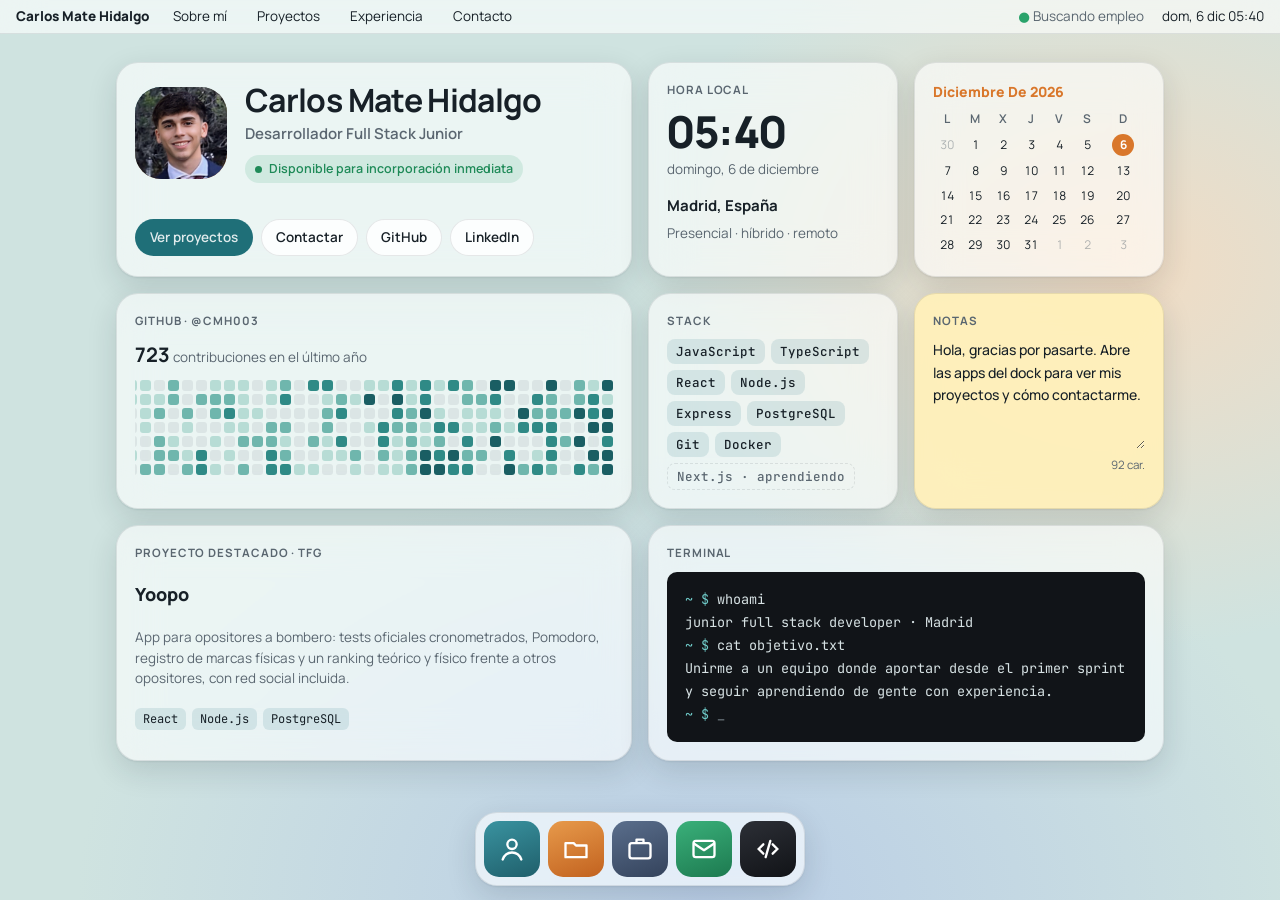
==== index.html @ d3f8b953 "Add files via upload" ====
<!DOCTYPE html>
<html lang="es">
<head>
  <meta charset="UTF-8">
  <meta name="viewport" content="width=device-width, initial-scale=1.0, viewport-fit=cover">
  <meta name="description" content="Portfolio de Tu Nombre, desarrollador full stack junior en Madrid.">
  <title>Carlos Mate Hidalgo · Desarrollador Full Stack Junior</title>
  <link rel="preconnect" href="https://fonts.googleapis.com">
  <link rel="preconnect" href="https://fonts.gstatic.com" crossorigin>
  <link rel="stylesheet" href="https://fonts.googleapis.com/css2?family=Manrope:wght@400;500;600;700;800&family=JetBrains+Mono:wght@400;500&display=swap">
  <link rel="stylesheet" href="styles.css">
</head>
<body>

<header class="menubar">
  <span class="brand">Carlos Mate Hidalgo</span>
  <button class="item" data-open="sobre">Sobre mí</button>
  <button class="item" data-open="proyectos">Proyectos</button>
  <button class="item" data-open="experiencia">Experiencia</button>
  <button class="item" data-open="contacto">Contacto</button>
  <span class="spacer"></span>
  <span class="status"><b>●</b> Buscando empleo</span>
  <span class="clock" id="menu-clock"></span>
</header>

<main class="desktop">

  <div class="widgets">
    <section class="w span2 profile" aria-label="Presentación">
      <img class="avatar" src="img/fotoportfolio.jpeg">
      <div>
        <h1>Carlos Mate Hidalgo</h1>
        <p class="role">Desarrollador Full Stack Junior</p>
        <span class="chip">Disponible para incorporación inmediata</span>
      </div>
      <div class="profile-actions">
        <button class="pill primary" data-open="proyectos">Ver proyectos</button>
        <button class="pill" data-open="contacto">Contactar</button>
        <a class="pill" href="https://github.com/">GitHub</a>
        <a class="pill" href="https://www.linkedin.com/">LinkedIn</a>
      </div>
    </section>

    <section class="w clockw" aria-label="Hora local">
      <p class="w-title">Hora local</p>
      <div class="big" id="w-clock">--:--</div>
      <div class="sub" id="w-date"></div>
      <div class="place">Madrid, España</div>
      <div class="sub">Presencial · híbrido · remoto</div>
    </section>

    <section class="w cal" aria-label="Calendario">
      <div class="month" id="cal-month"></div>
      <table><thead><tr><th>L</th><th>M</th><th>X</th><th>J</th><th>V</th><th>S</th><th>D</th></tr></thead><tbody id="cal-body"></tbody></table>
    </section>

    <section class="w span2 gh" aria-label="Actividad en GitHub">
      <p class="w-title"><span>GitHub · @cmh003</span></p>
      <div class="count"><b id="gh-total">0</b> contribuciones en el último año</div>
      <div class="gh-scroll"><div class="gh-grid" id="gh-grid"></div></div>
    </section>

    <section class="w stackw" aria-label="Stack">
      <p class="w-title">Stack</p>
      <ul>
        <li>JavaScript</li><li>TypeScript</li><li>React</li><li>Node.js</li>
        <li>Express</li><li>PostgreSQL</li><li>Git</li><li>Docker</li>
        <li class="learning">Next.js · aprendiendo</li>
      </ul>
    </section>

    <section class="w notes" aria-label="Notas">
      <p class="w-title">Notas</p>
      <textarea id="notes" aria-label="Deja una nota">Hola, gracias por pasarte. Abre las apps del dock para ver mis proyectos y cómo contactarme.</textarea>
      <div class="foot"><span id="notes-count">0</span> car.</div>
    </section>

    <button class="w span2 feat" data-open="proyectos">
      <span class="w-title" style="margin:0">Proyecto destacado · TFG</span>
        <span class="name">Yoopo</span>
          <p>App para opositores a bombero: tests oficiales cronometrados, Pomodoro, registro de marcas físicas y un ranking teórico y físico frente a otros opositores, con red social incluida.</p>
             <ul class="tags"><li>React</li><li>Node.js</li><li>PostgreSQL</li></ul>
    </button>

    <section class="w span2" aria-label="Terminal">
      <p class="w-title">Terminal</p>
<pre class="term"><span class="p">~ $</span> whoami
junior full stack developer · Madrid
<span class="p">~ $</span> cat objetivo.txt
Unirme a un equipo donde aportar desde el primer sprint
y seguir aprendiendo de gente con experiencia.
<span class="p">~ $</span> <span class="c">_</span></pre>
    </section>
  </div>
</main>

<nav class="dock" aria-label="Aplicaciones">
  <button class="app a1" data-open="sobre" aria-label="Sobre mí"><span class="tip">Sobre mí</span>
    <svg viewBox="0 0 24 24" fill="none" stroke="currentColor" stroke-width="2" stroke-linecap="round"><circle cx="12" cy="8" r="4"/><path d="M4 21c1.5-4 4.5-6 8-6s6.5 2 8 6"/></svg></button>
  <button class="app a2" data-open="proyectos" aria-label="Proyectos"><span class="tip">Proyectos</span>
    <svg viewBox="0 0 24 24" fill="none" stroke="currentColor" stroke-width="2" stroke-linejoin="round"><path d="M3 7h7l2 2h9v10H3z"/></svg></button>
  <button class="app a3" data-open="experiencia" aria-label="Experiencia"><span class="tip">Experiencia</span>
    <svg viewBox="0 0 24 24" fill="none" stroke="currentColor" stroke-width="2" stroke-linejoin="round"><rect x="3" y="7" width="18" height="13" rx="2"/><path d="M9 7V4h6v3"/></svg></button>
  <button class="app a4" data-open="contacto" aria-label="Contacto"><span class="tip">Contacto</span>
    <svg viewBox="0 0 24 24" fill="none" stroke="currentColor" stroke-width="2" stroke-linejoin="round"><rect x="3" y="5" width="18" height="14" rx="2"/><path d="m3 7 9 6 9-6"/></svg></button>
  <a class="app a5" href="https://github.com/" aria-label="GitHub"><span class="tip">GitHub</span>
    <svg viewBox="0 0 24 24" fill="none" stroke="currentColor" stroke-width="2" stroke-linecap="round"><path d="m8 8-4 4 4 4M16 8l4 4-4 4M14 5l-4 14"/></svg></a>
</nav>

<!-- Contenido de las ventanas: edita aquí tus datos -->
<template id="tpl-sobre">
  <h2>Sobre mí</h2>
  <p>Soy desarrollador full stack junior. Me gusta entender cómo funcionan las cosas por dentro, así que suelo leer la documentación antes que el tutorial. Disfruto especialmente del backend y del diseño de bases de datos.</p>
  <p>Aprendo rápido, pregunto cuando me atasco y me tomo en serio escribir código que otra persona pueda leer y mantener.</p>
  <ul class="facts">
    <li><span>Ubicación</span>Madrid</li>
    <li><span>Modalidad</span>Presencial, híbrido o remoto</li>
    <li><span>Disponibilidad</span>Inmediata</li>
    <li><span>Idiomas</span>Español nativo, inglés B1</li>
  </ul>
</template>

<template id="tpl-proyectos">
<article class="proj">
  <span class="kind">TFG · app para opositores</span>
  <h3>Yoopo</h3>
  <p>App para opositores a bombero que reúne en un solo sitio la preparación teórica, la física y la motivación del día a día.</p>
  <ul class="feats">
    <li>Apuntes oficiales con cronómetro que registra el tiempo real de estudio.</li>
    <li>Tests oficiales con cronómetro que registra el tiempo real de estudio, más un modo examen que simula la prueba.</li>
    <li>Temporizador Pomodoro integrado para organizar las sesiones de estudio.</li>
    <li>Registro de marcas físicas y seguimiento del entrenamiento al estilo de Strava.</li>
    <li>Ranking de resultados teóricos y físicos para que cada opositor conozca su puesto frente al resto.</li>
    <li>Red social para opositores que fomenta la motivación y la disciplina.</li>
  </ul>
  <ul class="tags"><li>React</li><li>Next.js</li><li>PostgreSQL</li></ul>
</article>
</template>

  <template id="tpl-experiencia">
  <h2>Experiencia</h2>
  <ol class="tl">
    <li>
      <span class="when">2026 – Actualidad</span>
      <div>
        <h3>Prácticas · Picasso Business Center</h3>
        <p>Gestión de entornos web y despliegue de servicios con Apache, Nginx y Docker, asegurando la estabilidad y escalabilidad de las aplicaciones en un entorno de producción real.</p>
        <ul class="tags"><li>Docker</li><li>Nginx</li><li>Apache</li><li>Despliegue</li></ul>
      </div>
    </li>
    <li>
      <span class="when">2025</span>
      <div>
        <h3>Prácticas · Grupo Oro</h3>
        <p>Primera experiencia profesional como desarrollador. Desarrollo de soluciones web con HTML5, CSS3 y JavaScript, aplicando conocimientos técnicos en un entorno real para optimizar procesos y mejorar la interfaz de usuario.</p>
        <ul class="tags"><li>HTML5</li><li>CSS3</li><li>JavaScript</li></ul>
      </div>
    </li>
    <li>
      <span class="when">2022 – Actualidad</span>
      <div>
        <h3>Carrefour</h3>
        <p>Resolución de incidencias en tiempo real, identificación de errores en la interfaz de usuario y reporte de bugs para mejorar las herramientas de gestión interna.</p>
        <ul class="tags"><li>Resolución de incidencias</li><li>UX</li><li>Reporte de bugs</li></ul>
      </div>
    </li>
  </ol>
   <h2 style="margin-top: 28px;">Formación</h2>
  <ol class="tl">
    <li>
      <span class="when">2024 – 2026</span>
      <div>
        <h3>Grado Superior Desarrollo de Aplicaciones Web</h3>
        <p>Davante. Proyecto final: Yoopo, una app para opositores a bombero con tests oficiales cronometrados, registro de marcas físicas, ranking entre opositores y red social.</p>
      </div>
    </li>
  </ol>
</template>


<template id="tpl-contacto">
  <h2>Contacto</h2>
  <p>Si buscáis un junior con ganas de aprender y aportar, escribidme. Respondo en menos de 24 horas.</p>
  <div class="copy-row">
    <span class="email js-email">caarlooss10mh@gmail.com</span>
    <button class="pill primary js-copy" type="button">Copiar email</button>
    <span class="ok js-ok" aria-live="polite"></span>
  </div>
  <div class="links"><a href="https://www.linkedin.com/in/carlos-mate-hidalgo-68b139395">LinkedIn</a><a href="https://github.com/">GitHub</a></div>
</template>

<script src="script.js"></script>
</body>
</html>
---- styles.css ----
/* Layout: escritorio tipo SO. Barra de menú arriba, widgets en rejilla, dock abajo que abre ventanas arrastrables */
:root {
  --wall-a: #cfe3e0; --wall-b: #f1dcc4; --wall-c: #b9cde6;
  --glass: rgba(255,255,255,.62);
  --glass-strong: rgba(255,255,255,.86);
  --edge: rgba(20,30,40,.10);
  --fg: #172027; --muted: #5a6670;
  --accent: #1f6f78; --accent-soft: rgba(31,111,120,.12);
  --warm: #d9772b;
  --shadow: 0 10px 30px rgba(20,35,45,.14), 0 1px 2px rgba(20,35,45,.08);
  --ui: "Manrope", -apple-system, "Segoe UI", system-ui, sans-serif;
  --mono: "JetBrains Mono", ui-monospace, Menlo, monospace;
  --g0: rgba(20,30,40,.07); --g1: #b7dcd5; --g2: #6fb6ad; --g3: #2f8a86; --g4: #1a5e63;
}
@media (prefers-color-scheme: dark) {
  :root:not([data-theme="light"]) {
    --wall-a: #16302f; --wall-b: #3a2a1d; --wall-c: #1a2640;
    --glass: rgba(24,30,36,.62); --glass-strong: rgba(28,34,41,.9);
    --edge: rgba(255,255,255,.09); --fg: #e9eef0; --muted: #9aa8b0;
    --accent: #6fcac8; --accent-soft: rgba(111,202,200,.14); --warm: #f0a15e;
    --shadow: 0 10px 30px rgba(0,0,0,.4), 0 1px 2px rgba(0,0,0,.3);
    --g0: rgba(255,255,255,.07); --g1: #1f4d4b; --g2: #2d7a76; --g3: #4aa9a4; --g4: #7fe0da;
    color-scheme: dark;
  }
}
:root[data-theme="dark"] {
  --wall-a: #16302f; --wall-b: #3a2a1d; --wall-c: #1a2640;
  --glass: rgba(24,30,36,.62); --glass-strong: rgba(28,34,41,.9);
  --edge: rgba(255,255,255,.09); --fg: #e9eef0; --muted: #9aa8b0;
  --accent: #6fcac8; --accent-soft: rgba(111,202,200,.14); --warm: #f0a15e;
  --shadow: 0 10px 30px rgba(0,0,0,.4), 0 1px 2px rgba(0,0,0,.3);
  --g0: rgba(255,255,255,.07); --g1: #1f4d4b; --g2: #2d7a76; --g3: #4aa9a4; --g4: #7fe0da;
  color-scheme: dark;
}
* { box-sizing: border-box; }
html, body { min-height: 100%; }
body {
  margin: 0; color: var(--fg); font: 15px/1.55 var(--ui);
  background:
    radial-gradient(60% 70% at 12% 18%, var(--wall-a), transparent 70%),
    radial-gradient(55% 60% at 88% 30%, var(--wall-b), transparent 70%),
    radial-gradient(70% 70% at 55% 100%, var(--wall-c), transparent 70%),
    var(--wall-a);
  background-attachment: fixed;
  overflow-x: hidden;
}
button { font: inherit; color: inherit; }
a { color: var(--accent); text-underline-offset: 3px; }
:focus-visible { outline: 2px solid var(--accent); outline-offset: 2px; }

/* Barra de menú */
.menubar {
  position: sticky; top: env(safe-area-inset-top, 0px); z-index: 50;
  display: flex; align-items: center; gap: 18px;
  height: 34px; padding-inline: 16px;
  background: var(--glass); backdrop-filter: blur(20px) saturate(1.4); -webkit-backdrop-filter: blur(20px) saturate(1.4);
  border-bottom: 1px solid var(--edge); font-size: 13.5px;
}
.menubar .brand { font-weight: 800; }
.menubar .item { background: none; border: 0; padding: 2px 6px; border-radius: 5px; cursor: pointer; color: var(--fg); }
.menubar .item:hover { background: var(--accent-soft); }
.menubar .spacer { flex: 1; }
.menubar .clock { font-variant-numeric: tabular-nums; white-space: nowrap; }
.menubar .status { color: var(--muted); white-space: nowrap; }
.menubar .status b { color: #2aa36b; }
@media (max-width: 700px) { .menubar .item, .menubar .status { display: none; } }

/* Escritorio + widgets */
.desktop { max-width: 1080px; margin: 0 auto; padding-inline: 16px; padding-block: 28px 130px; }
.note-demo { font-size: 12.5px; color: var(--muted); margin: 0 0 16px; }
.widgets { display: grid; grid-template-columns: repeat(4, minmax(0, 1fr)); gap: 16px; }
.w {
  background: var(--glass); backdrop-filter: blur(22px) saturate(1.3); -webkit-backdrop-filter: blur(22px) saturate(1.3);
  border: 1px solid var(--edge); border-radius: 22px; box-shadow: var(--shadow);
  padding: 18px; min-width: 0;
}
.w-title { font-size: 11.5px; font-weight: 700; letter-spacing: .08em; text-transform: uppercase; color: var(--muted); margin: 0 0 10px; display: flex; justify-content: space-between; }
.span2 { grid-column: span 2; }

.profile { display: grid; grid-template-columns: auto 1fr; gap: 18px; align-items: center; }
.avatar {
  object-fit: cover;
  object-position: center top;
  width: 92px; height: 92px; border-radius: 26px; display: grid; place-items: center;
  font: 800 34px var(--ui); color: #fff;
  background: linear-gradient(145deg, var(--accent), var(--warm));
}
.profile h1 { font-size: clamp(24px, 3.2vw, 32px); line-height: 1.1; margin: 0 0 4px; letter-spacing: -0.02em; }
.profile .role { margin: 0 0 10px; color: var(--muted); font-weight: 600; }
.chip { display: inline-flex; align-items: center; gap: 7px; font-size: 12.5px; font-weight: 600; padding: 4px 10px; border-radius: 99px; background: rgba(42,163,107,.14); color: #1f8a58; }
:root[data-theme="dark"] .chip { color: #5fd69c; }
@media (prefers-color-scheme: dark) { :root:not([data-theme="light"]) .chip { color: #5fd69c; } }
.chip::before { content: ""; width: 7px; height: 7px; border-radius: 50%; background: currentColor; }
.profile-actions { display: flex; gap: 8px; flex-wrap: wrap; margin-top: 14px; grid-column: 1 / -1; }
.pill { border: 1px solid var(--edge); background: var(--glass-strong); border-radius: 99px; padding: 7px 14px; font-weight: 600; font-size: 13.5px; cursor: pointer; text-decoration: none; color: var(--fg); }
.pill.primary { background: var(--accent); color: var(--glass-strong); border-color: transparent; }
.pill:hover { transform: translateY(-1px); }

.clockw .big { font-size: 44px; font-weight: 800; letter-spacing: -0.03em; line-height: 1; font-variant-numeric: tabular-nums; }
.clockw .sub { color: var(--muted); margin-top: 6px; font-size: 13.5px; }
.clockw .place { margin-top: 14px; font-weight: 700; }

.cal .month { font-weight: 800; color: var(--warm); font-size: 14px; margin-bottom: 6px; text-transform: capitalize; }
.cal table { width: 100%; border-collapse: collapse; font-size: 12px; text-align: center; font-variant-numeric: tabular-nums; }
.cal th { color: var(--muted); font-weight: 600; padding-bottom: 3px; }
.cal td { padding: 3px 0; }
.cal td.today span { background: var(--warm); color: #fff; border-radius: 50%; display: inline-block; width: 22px; height: 22px; line-height: 22px; font-weight: 700; }
.cal td.dim { color: var(--muted); opacity: .45; }

.gh .count { font-size: 13.5px; color: var(--muted); margin-bottom: 10px; }
.gh .count b { color: var(--fg); font-size: 20px; }
.gh-scroll { overflow-x: auto; }
.gh-grid { display: grid; grid-auto-flow: column; grid-template-rows: repeat(7, 11px); grid-auto-columns: 11px; gap: 3px; width: max-content; }
.gh-grid i { border-radius: 3px; background: var(--g0); }

.stackw ul { list-style: none; margin: 0; padding: 0; display: flex; flex-wrap: wrap; gap: 6px; }
.stackw li { font: 500 12.5px var(--mono); padding: 4px 9px; border-radius: 8px; background: var(--accent-soft); }
.stackw li.learning { background: transparent; border: 1px dashed var(--edge); color: var(--muted); }

.notes { background: color-mix(in srgb, #ffe58a 55%, var(--glass-strong)); }
.notes textarea {
  width: 100%; min-height: 110px; resize: vertical; border: 0; background: transparent;
  font: 500 14px/1.6 var(--ui); color: var(--fg); padding: 0; outline: none;
}
.notes .foot { font-size: 11.5px; color: var(--muted); text-align: right; }

.feat { cursor: pointer; text-align: left; border: 1px solid var(--edge); display: grid; gap: 6px; }
.feat:hover { transform: translateY(-2px); }
.feat .name { font-weight: 800; font-size: 18px; }
.feat p { margin: 0; color: var(--muted); font-size: 13.5px; }

@media (max-width: 900px) { .widgets { grid-template-columns: repeat(2, minmax(0, 1fr)); } }
@media (max-width: 560px) {
  .widgets { grid-template-columns: 1fr; }
  .span2 { grid-column: auto; }
  .profile { grid-template-columns: 1fr; }
}

/* Dock */
.dock {
  position: fixed; left: 50%; transform: translateX(-50%); bottom: calc(14px + env(safe-area-inset-bottom, 0px)); z-index: 40;
  display: flex; gap: 8px; padding: 8px; border-radius: 22px;
  background: var(--glass); backdrop-filter: blur(24px) saturate(1.4); -webkit-backdrop-filter: blur(24px) saturate(1.4);
  border: 1px solid var(--edge); box-shadow: var(--shadow);
  max-width: calc(100% - 24px);
}
.app { position: relative; width: 56px; height: 56px; border: 0; border-radius: 15px; cursor: pointer; display: grid; place-items: center; color: #fff; transition: transform .15s; }
.app svg { width: 28px; height: 28px; }
.app:hover { transform: translateY(-6px) scale(1.06); }
.app .tip { position: absolute; bottom: calc(100% + 10px); left: 50%; transform: translateX(-50%); background: var(--glass-strong); color: var(--fg); font-size: 12px; font-weight: 600; padding: 3px 9px; border-radius: 7px; white-space: nowrap; pointer-events: none; opacity: 0; transition: opacity .12s; border: 1px solid var(--edge); }
.app:hover .tip, .app:focus-visible .tip { opacity: 1; }
.app.open::after { content: ""; position: absolute; bottom: -6px; width: 4px; height: 4px; border-radius: 50%; background: var(--fg); }
.a1 { background: linear-gradient(160deg, #3a93a0, #1f5f6b); }
.a2 { background: linear-gradient(160deg, #e79a4b, #c2621f); }
.a3 { background: linear-gradient(160deg, #5a6e8c, #34435c); }
.a4 { background: linear-gradient(160deg, #3ab07a, #1d7a50); }
.a5 { background: linear-gradient(160deg, #2c2f36, #111317); }
@media (max-width: 420px) { .app { width: 48px; height: 48px; border-radius: 13px; } .app svg { width: 24px; height: 24px; } }

/* Ventanas */
.win {
  position: fixed; z-index: 30; width: min(620px, calc(100vw - 24px)); max-height: calc(100vh - 150px);
  display: flex; flex-direction: column;
  background: var(--glass-strong); backdrop-filter: blur(30px); -webkit-backdrop-filter: blur(30px);
  border: 1px solid var(--edge); border-radius: 14px; box-shadow: 0 24px 60px rgba(0,0,0,.25);
  overflow: hidden;
}
@media (prefers-reduced-motion: no-preference) {
  .win { animation: pop .18s ease-out; }
  @keyframes pop { from { opacity: 0; transform: scale(.96); } }
}
.titlebar { display: flex; align-items: center; gap: 12px; padding: 10px 14px; cursor: grab; user-select: none; border-bottom: 1px solid var(--edge); touch-action: none; }
.titlebar:active { cursor: grabbing; }
.lights { display: flex; gap: 7px; }
.lights button { width: 13px; height: 13px; border-radius: 50%; border: 0; padding: 0; cursor: pointer; }
.lights .close { background: #ff5f57; } .lights .min { background: #febc2e; } .lights .max { background: #28c840; }
.titlebar .t { flex: 1; text-align: center; font-weight: 700; font-size: 13.5px; margin-right: 46px; }
.win-body { padding: 22px 24px 26px; overflow-y: auto; }
.win-body h2 { margin: 0 0 12px; font-size: 24px; letter-spacing: -0.02em; }
.win-body h3 { margin: 0; font-size: 17px; }
.win-body p { margin: 0 0 12px; max-width: 62ch; }
.muted { color: var(--muted); }
.proj { padding-block: 16px; border-top: 1px solid var(--edge); display: grid; gap: 8px; }
.proj:first-of-type { border-top: 0; padding-top: 0; }
.proj .kind { font: 12px var(--mono); color: var(--accent); }
.proj p { margin: 0; color: var(--muted); }
.tags { display: flex; flex-wrap: wrap; gap: 6px; list-style: none; padding: 0; margin: 0; }
.tags li { font: 12px var(--mono); padding: 3px 8px; border-radius: 6px; background: var(--accent-soft); }
.links { display: flex; gap: 16px; font-weight: 600; font-size: 14px; }
.tl { list-style: none; margin: 0; padding: 0; display: grid; gap: 18px; }
.tl li { display: grid; grid-template-columns: 140px 1fr; gap: 14px; .tl .tags { margin-top: 8px; };}
.tl .when { font: 12.5px var(--mono); color: var(--muted); padding-top: 2px; }
.tl p { margin: 4px 0 0; color: var(--muted); }
@media (max-width: 480px) { .tl li { grid-template-columns: 1fr; gap: 2px; } }
.facts { list-style: none; padding: 0; margin: 16px 0 0; display: grid; gap: 8px; }
.facts li { display: grid; grid-template-columns: 120px 1fr; gap: 8px; font-size: 14.5px; }
.facts span { color: var(--muted); }
.copy-row { display: flex; flex-wrap: wrap; gap: 10px; align-items: center; margin: 14px 0; }
.email { font: 500 15px var(--mono); padding: 9px 12px; border: 1px solid var(--edge); border-radius: 9px; user-select: all; overflow-wrap: anywhere; background: var(--glass); }
.ok { color: #2aa36b; font-size: 13.5px; }
.term { background: #111418; color: #d7e2e4; font: 13.5px/1.7 var(--mono); padding: 16px 18px; border-radius: 10px; overflow-x: auto; margin: 0; }
.term .p { color: #6fcac8; } .term .c { color: #7f8b92; }
@media (max-width: 700px) {
  .win { left: 12px !important; top: 46px !important; max-height: calc(100vh - 150px); }
}
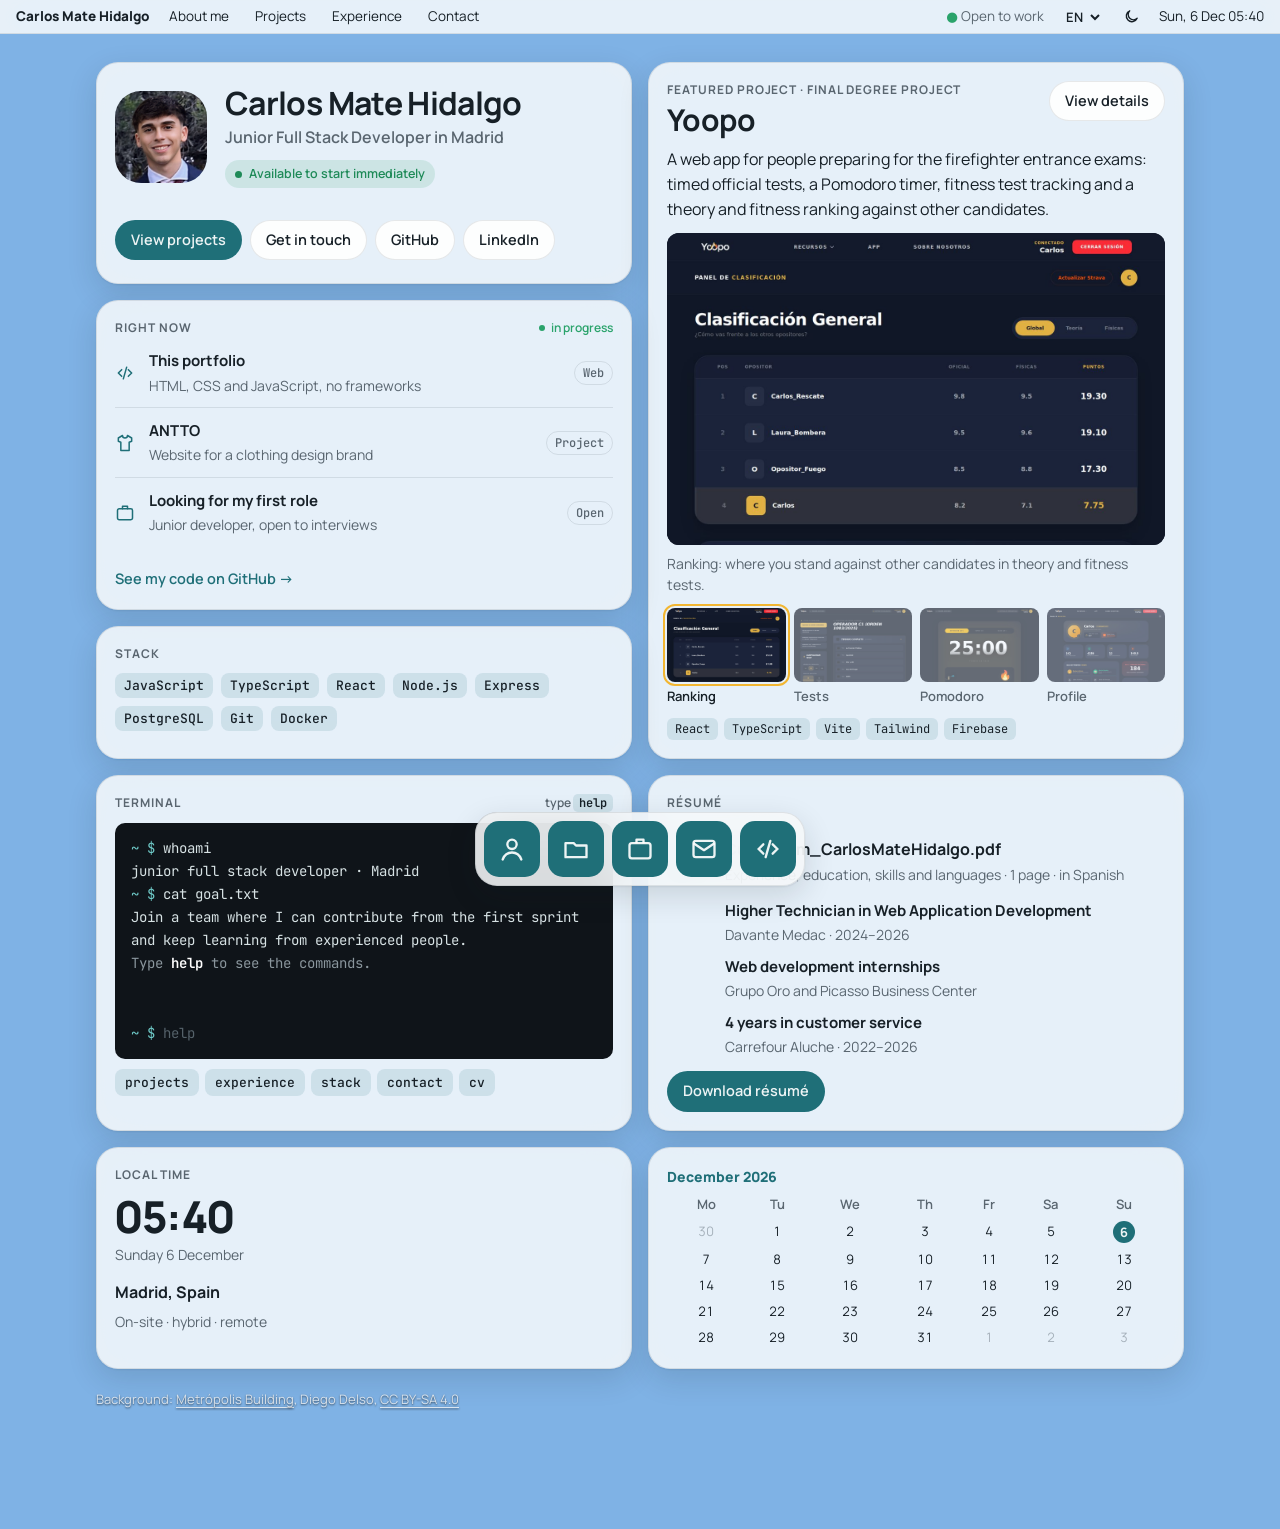
==== commit c9736983: "Portfolio: rediseño completo - Yoopo como proyecto destacado con capturas reales y galería - Termina" ====
--- a/index.html
+++ b/index.html
@@ -3,8 +3,18 @@
 <head>
   <meta charset="UTF-8">
   <meta name="viewport" content="width=device-width, initial-scale=1.0, viewport-fit=cover">
-  <meta name="description" content="Portfolio de Tu Nombre, desarrollador full stack junior en Madrid.">
+  <meta name="description" id="meta-desc" content="Portfolio de Carlos Mate Hidalgo, desarrollador full stack junior en Madrid. Proyectos, experiencia y contacto.">
+  <meta name="theme-color" id="meta-theme" content="#0b1220">
+  <script>
+    /* Aplica el tema guardado antes de pintar, para que no parpadee */
+    try { if (sessionStorage.getItem('booted')) document.documentElement.classList.add('no-boot'); } catch (e) {}
+    try { var th = localStorage.getItem('theme'); if (th === 'light' || th === 'dark') document.documentElement.dataset.theme = th; } catch (e) {}
+  </script>
   <title>Carlos Mate Hidalgo · Desarrollador Full Stack Junior</title>
+  <link rel="icon" href="favicon.ico" sizes="any">
+  <link rel="icon" href="favicon.svg" type="image/svg+xml">
+  <link rel="icon" href="favicon-32.png" type="image/png" sizes="32x32">
+  <link rel="apple-touch-icon" href="apple-touch-icon.png">
   <link rel="preconnect" href="https://fonts.googleapis.com">
   <link rel="preconnect" href="https://fonts.gstatic.com" crossorigin>
   <link rel="stylesheet" href="https://fonts.googleapis.com/css2?family=Manrope:wght@400;500;600;700;800&family=JetBrains+Mono:wght@400;500&display=swap">
@@ -12,98 +22,169 @@
 </head>
 <body>
 
+<!-- Pantalla de carga -->
+<div class="boot" id="boot" aria-hidden="true">
+  <div class="boot-logo">
+    <img src="img/boot-logo.png" alt="" width="128" height="128">
+    <span class="boot-cursor"></span>
+  </div>
+  <div class="boot-bar"><span></span></div>
+</div>
+
 <header class="menubar">
   <span class="brand">Carlos Mate Hidalgo</span>
-  <button class="item" data-open="sobre">Sobre mí</button>
-  <button class="item" data-open="proyectos">Proyectos</button>
-  <button class="item" data-open="experiencia">Experiencia</button>
-  <button class="item" data-open="contacto">Contacto</button>
+  <button class="item" type="button" data-open="sobre" data-i18n="nav.sobre">Sobre mí</button>
+  <button class="item" type="button" data-open="proyectos" data-i18n="nav.proyectos">Proyectos</button>
+  <button class="item" type="button" data-open="experiencia" data-i18n="nav.experiencia">Experiencia</button>
+  <button class="item" type="button" data-open="contacto" data-i18n="nav.contacto">Contacto</button>
   <span class="spacer"></span>
-  <span class="status"><b>●</b> Buscando empleo</span>
+  <span class="status"><b>●</b> <span data-i18n="status">Buscando empleo</span></span>
+  <label class="lang">
+    <span class="sr-only" data-i18n="lang.label">Idioma</span>
+    <select id="lang-select">
+      <option value="es">ES</option>
+      <option value="en">EN</option>
+      <option value="fr">FR</option>
+      <option value="de">DE</option>
+    </select>
+  </label>
+  <button class="theme-btn" id="theme-btn" type="button" aria-label="Cambiar a modo oscuro">
+    <svg class="i-moon" viewBox="0 0 24 24" aria-hidden="true"><path d="M20 14.5A8 8 0 1 1 9.5 4a6.5 6.5 0 0 0 10.5 10.5z"/></svg>
+    <svg class="i-sun" viewBox="0 0 24 24" aria-hidden="true"><circle cx="12" cy="12" r="4"/><path d="M12 2v2M12 20v2M4.9 4.9l1.4 1.4M17.7 17.7l1.4 1.4M2 12h2M20 12h2M4.9 19.1l1.4-1.4M17.7 6.3l1.4-1.4"/></svg>
+  </button>
   <span class="clock" id="menu-clock"></span>
 </header>
 
 <main class="desktop">
 
   <div class="widgets">
-    <section class="w span2 profile" aria-label="Presentación">
-      <img class="avatar" src="img/fotoportfolio.jpeg">
+    <section class="w span2 profile" aria-label="Presentación" data-i18n-attr="aria-label:profile.aria">
+      <img class="avatar" src="img/fotoportfolio.jpeg" alt="Foto de Carlos Mate Hidalgo" data-i18n-attr="alt:avatar.alt" width="92" height="92" fetchpriority="high">
       <div>
         <h1>Carlos Mate Hidalgo</h1>
-        <p class="role">Desarrollador Full Stack Junior</p>
-        <span class="chip">Disponible para incorporación inmediata</span>
+        <p class="role" data-i18n="role">Desarrollador Full Stack Junior en Madrid</p>
+        <span class="chip" data-i18n="chip">Disponible para incorporación inmediata</span>
       </div>
       <div class="profile-actions">
-        <button class="pill primary" data-open="proyectos">Ver proyectos</button>
-        <button class="pill" data-open="contacto">Contactar</button>
-        <a class="pill" href="https://github.com/">GitHub</a>
-        <a class="pill" href="https://www.linkedin.com/">LinkedIn</a>
-      </div>
-    </section>
-
-    <section class="w clockw" aria-label="Hora local">
-      <p class="w-title">Hora local</p>
-      <div class="big" id="w-clock">--:--</div>
-      <div class="sub" id="w-date"></div>
-      <div class="place">Madrid, España</div>
-      <div class="sub">Presencial · híbrido · remoto</div>
-    </section>
-
-    <section class="w cal" aria-label="Calendario">
-      <div class="month" id="cal-month"></div>
-      <table><thead><tr><th>L</th><th>M</th><th>X</th><th>J</th><th>V</th><th>S</th><th>D</th></tr></thead><tbody id="cal-body"></tbody></table>
-    </section>
-
-    <section class="w span2 gh" aria-label="Actividad en GitHub">
-      <p class="w-title"><span>GitHub · @cmh003</span></p>
-      <div class="count"><b id="gh-total">0</b> contribuciones en el último año</div>
-      <div class="gh-scroll"><div class="gh-grid" id="gh-grid"></div></div>
-    </section>
-
-    <section class="w stackw" aria-label="Stack">
-      <p class="w-title">Stack</p>
+        <button class="pill primary" type="button" data-open="proyectos" data-i18n="btn.projects">Ver proyectos</button>
+        <button class="pill" type="button" data-open="contacto" data-i18n="btn.contact">Contactar</button>
+        <a class="pill" href="https://github.com/Cmh003">GitHub</a>
+        <a class="pill" href="https://www.linkedin.com/in/carlos-mate-hidalgo-68b139395">LinkedIn</a>
+      </div>
+    </section>
+
+    <section class="w span2 yoopo" aria-labelledby="yoopo-title">
+      <div class="yoopo-head">
+        <div>
+          <p class="w-title" data-i18n="yoopo.label">Proyecto destacado · TFG</p>
+          <h2 id="yoopo-title">Yoopo</h2>
+        </div>
+        <button class="pill" type="button" data-open="proyectos" data-i18n="yoopo.details">Ver detalles</button>
+      </div>
+      <p class="yoopo-desc" data-i18n="yoopo.desc">App web para opositores a bombero: tests oficiales cronometrados, Pomodoro, registro de marcas físicas y un ranking teórico y físico frente a otros opositores.</p>
+      <figure class="shot">
+        <img id="yoopo-main" data-k="ranking" src="img/yoopo-ranking.jpg" alt="Pantalla de ranking de Yoopo con la clasificación de opositores" width="1200" height="750">
+        <figcaption id="yoopo-cap">Ranking: tu puesto frente a otros opositores, en teoría y en pruebas físicas.</figcaption>
+      </figure>
+      <div class="thumbs" role="group" aria-label="Pantallas de Yoopo" data-i18n-attr="aria-label:thumbs.aria">
+        <button type="button" class="thumb is-on" aria-pressed="true" data-src="img/yoopo-ranking.jpg" data-k="ranking"><img src="img/yoopo-ranking.jpg" alt="" width="1200" height="750" loading="lazy"><span data-i18n="shot.ranking">Ranking</span></button>
+        <button type="button" class="thumb" aria-pressed="false" data-src="img/yoopo-test.jpg" data-k="test"><img src="img/yoopo-test.jpg" alt="" width="1200" height="750" loading="lazy"><span data-i18n="shot.test">Tests</span></button>
+        <button type="button" class="thumb" aria-pressed="false" data-src="img/yoopo-pomodoro.jpg" data-k="pomodoro"><img src="img/yoopo-pomodoro.jpg" alt="" width="1200" height="750" loading="lazy"><span data-i18n="shot.pomodoro">Pomodoro</span></button>
+        <button type="button" class="thumb" aria-pressed="false" data-src="img/yoopo-perfil.jpg" data-k="perfil"><img src="img/yoopo-perfil.jpg" alt="" width="1200" height="750" loading="lazy"><span data-i18n="shot.perfil">Perfil</span></button>
+      </div>
+      <ul class="tags"><li>React</li><li>TypeScript</li><li>Vite</li><li>Tailwind</li><li>Firebase</li></ul>
+    </section>
+
+    <section class="w span2 now" aria-labelledby="now-title">
+      <div class="w-title"><h2 id="now-title" class="w-h" data-i18n="now.title">Ahora mismo</h2><span class="now-live" data-i18n="now.live">en curso</span></div>
+      <ul class="now-list">
+        <li>
+          <svg class="now-ico" viewBox="0 0 24 24" aria-hidden="true"><path d="m8 8-4 4 4 4M16 8l4 4-4 4M14 5l-4 14"/></svg>
+          <div><b data-i18n="now.p1">Este portfolio</b><span data-i18n="now.p1s">HTML, CSS y JavaScript, sin frameworks</span></div>
+          <em data-i18n="now.web">Web</em>
+        </li>
+        <li>
+          <svg class="now-ico" viewBox="0 0 24 24" aria-hidden="true"><path d="M9 3 4 6v4l3 1v10h10V11l3-1V6l-5-3a3 3 0 0 1-6 0z"/></svg>
+          <div><b>ANTTO</b><span data-i18n="now.p2s">Web para una marca de diseño de ropa</span></div>
+          <em data-i18n="now.project">Proyecto</em>
+        </li>
+        <li>
+          <svg class="now-ico" viewBox="0 0 24 24" aria-hidden="true"><rect x="3" y="7" width="18" height="13" rx="2"/><path d="M9 7V4h6v3"/></svg>
+          <div><b data-i18n="now.p3">Buscando mi primer puesto</b><span data-i18n="now.p3s">Desarrollador junior, abierto a entrevistas</span></div>
+          <em data-i18n="now.open">Abierto</em>
+        </li>
+      </ul>
+      <a class="now-link" href="https://github.com/Cmh003" data-i18n="now.link">Ver mi código en GitHub →</a>
+    </section>
+
+    <section class="w span2 stackw" aria-labelledby="stack-title">
+      <h2 id="stack-title" class="w-title w-h">Stack</h2>
       <ul>
         <li>JavaScript</li><li>TypeScript</li><li>React</li><li>Node.js</li>
         <li>Express</li><li>PostgreSQL</li><li>Git</li><li>Docker</li>
-        <li class="learning">Next.js · aprendiendo</li>
       </ul>
     </section>
 
-    <section class="w notes" aria-label="Notas">
-      <p class="w-title">Notas</p>
-      <textarea id="notes" aria-label="Deja una nota">Hola, gracias por pasarte. Abre las apps del dock para ver mis proyectos y cómo contactarme.</textarea>
-      <div class="foot"><span id="notes-count">0</span> car.</div>
-    </section>
-
-    <button class="w span2 feat" data-open="proyectos">
-      <span class="w-title" style="margin:0">Proyecto destacado · TFG</span>
-        <span class="name">Yoopo</span>
-          <p>App para opositores a bombero: tests oficiales cronometrados, Pomodoro, registro de marcas físicas y un ranking teórico y físico frente a otros opositores, con red social incluida.</p>
-             <ul class="tags"><li>React</li><li>Node.js</li><li>PostgreSQL</li></ul>
-    </button>
-
-    <section class="w span2" aria-label="Terminal">
-      <p class="w-title">Terminal</p>
-<pre class="term"><span class="p">~ $</span> whoami
-junior full stack developer · Madrid
-<span class="p">~ $</span> cat objetivo.txt
-Unirme a un equipo donde aportar desde el primer sprint
-y seguir aprendiendo de gente con experiencia.
-<span class="p">~ $</span> <span class="c">_</span></pre>
+    <section class="w span2 termw" aria-labelledby="term-title">
+      <div class="w-title"><h2 id="term-title" class="w-h">Terminal</h2><span class="term-hint" data-i18n-html="term.hint">escribe <kbd>help</kbd></span></div>
+      <div class="term" id="term">
+        <div class="term-out" id="term-out" aria-live="polite"><div><span class="p">~ $</span> whoami</div><div>junior full stack developer · Madrid</div><div><span class="p">~ $</span> cat objetivo.txt</div><div>Unirme a un equipo donde aportar desde el primer sprint y seguir aprendiendo de gente con experiencia.</div><div class="c">Escribe <b>help</b> para ver los comandos.</div></div>
+        <form class="term-line" id="term-form" autocomplete="off">
+          <label for="term-in" class="p">~ $</label>
+          <input id="term-in" name="comando" type="text" spellcheck="false" autocapitalize="off" autocomplete="off" aria-label="Escribe un comando" data-i18n-attr="aria-label:term.input" placeholder="help">
+        </form>
+      </div>
+      <div class="term-chips" role="group" aria-label="Comandos rápidos" data-i18n-attr="aria-label:term.chips">
+        <button type="button" data-cmd="proyectos">proyectos</button>
+        <button type="button" data-cmd="experiencia">experiencia</button>
+        <button type="button" data-cmd="stack">stack</button>
+        <button type="button" data-cmd="contacto">contacto</button>
+        <button type="button" data-cmd="cv">cv</button>
+      </div>
+    </section>
+
+    <section class="w span2 cvw" aria-labelledby="cv-title">
+      <h2 id="cv-title" class="w-title w-h" data-i18n="cv.title">Currículum</h2>
+      <div class="cv-row">
+        <svg class="cv-ico" viewBox="0 0 24 24" aria-hidden="true"><path d="M14 3H7a2 2 0 0 0-2 2v14a2 2 0 0 0 2 2h10a2 2 0 0 0 2-2V8z"/><path d="M14 3v5h5M9 13h6M9 17h6"/></svg>
+        <div>
+          <b>Curriculum_CarlosMateHidalgo.pdf</b>
+          <span data-i18n="cv.sub">Experiencia, formación, habilidades e idiomas · 1 página</span>
+        </div>
+      </div>
+      <ul class="cv-facts">
+        <li><b data-i18n="cv.f1">Técnico Superior en DAW</b><span>Davante Medac · 2024–2026</span></li>
+        <li><b data-i18n="cv.f2">Prácticas de desarrollo web</b><span data-i18n="cv.f2s">Grupo Oro y Picasso Business Center</span></li>
+        <li><b data-i18n="cv.f3">4 años de atención al cliente</b><span>Carrefour Aluche · 2022–2026</span></li>
+      </ul>
+      <a class="pill primary cv-btn" href="cv/Curriculum_CarlosMateHidalgo.pdf" download data-i18n="cv.btn">Descargar CV</a>
+    </section>
+
+    <section class="w span2 clockw" aria-labelledby="clock-title">
+      <h2 id="clock-title" class="w-title w-h" data-i18n="clock.title">Hora local</h2>
+      <div class="big" id="w-clock">--:--</div>
+      <div class="sub" id="w-date"></div>
+      <div class="place" data-i18n="clock.place">Madrid, España</div>
+      <div class="sub" data-i18n="clock.modes">Presencial · híbrido · remoto</div>
+    </section>
+
+    <section class="w span2 cal" aria-label="Calendario" data-i18n-attr="aria-label:cal.aria">
+      <div class="month" id="cal-month"></div>
+      <table><thead><tr id="cal-head"><th>L</th><th>M</th><th>X</th><th>J</th><th>V</th><th>S</th><th>D</th></tr></thead><tbody id="cal-body"></tbody></table>
     </section>
   </div>
 </main>
 
-<nav class="dock" aria-label="Aplicaciones">
-  <button class="app a1" data-open="sobre" aria-label="Sobre mí"><span class="tip">Sobre mí</span>
+<nav class="dock" aria-label="Aplicaciones" data-i18n-attr="aria-label:dock.aria">
+  <button class="app a1" data-open="sobre" aria-label="Sobre mí" data-i18n-attr="aria-label:nav.sobre"><span class="tip" data-i18n="nav.sobre">Sobre mí</span>
     <svg viewBox="0 0 24 24" fill="none" stroke="currentColor" stroke-width="2" stroke-linecap="round"><circle cx="12" cy="8" r="4"/><path d="M4 21c1.5-4 4.5-6 8-6s6.5 2 8 6"/></svg></button>
-  <button class="app a2" data-open="proyectos" aria-label="Proyectos"><span class="tip">Proyectos</span>
+  <button class="app a2" data-open="proyectos" aria-label="Proyectos" data-i18n-attr="aria-label:nav.proyectos"><span class="tip" data-i18n="nav.proyectos">Proyectos</span>
     <svg viewBox="0 0 24 24" fill="none" stroke="currentColor" stroke-width="2" stroke-linejoin="round"><path d="M3 7h7l2 2h9v10H3z"/></svg></button>
-  <button class="app a3" data-open="experiencia" aria-label="Experiencia"><span class="tip">Experiencia</span>
+  <button class="app a3" data-open="experiencia" aria-label="Experiencia" data-i18n-attr="aria-label:nav.experiencia"><span class="tip" data-i18n="nav.experiencia">Experiencia</span>
     <svg viewBox="0 0 24 24" fill="none" stroke="currentColor" stroke-width="2" stroke-linejoin="round"><rect x="3" y="7" width="18" height="13" rx="2"/><path d="M9 7V4h6v3"/></svg></button>
-  <button class="app a4" data-open="contacto" aria-label="Contacto"><span class="tip">Contacto</span>
+  <button class="app a4" data-open="contacto" aria-label="Contacto" data-i18n-attr="aria-label:nav.contacto"><span class="tip" data-i18n="nav.contacto">Contacto</span>
     <svg viewBox="0 0 24 24" fill="none" stroke="currentColor" stroke-width="2" stroke-linejoin="round"><rect x="3" y="5" width="18" height="14" rx="2"/><path d="m3 7 9 6 9-6"/></svg></button>
-  <a class="app a5" href="https://github.com/" aria-label="GitHub"><span class="tip">GitHub</span>
+  <a class="app a5" href="https://github.com/Cmh003" aria-label="GitHub"><span class="tip">GitHub</span>
     <svg viewBox="0 0 24 24" fill="none" stroke="currentColor" stroke-width="2" stroke-linecap="round"><path d="m8 8-4 4 4 4M16 8l4 4-4 4M14 5l-4 14"/></svg></a>
 </nav>
 
@@ -121,9 +202,11 @@
 </template>
 
 <template id="tpl-proyectos">
+<h2>Proyectos</h2>
 <article class="proj">
   <span class="kind">TFG · app para opositores</span>
   <h3>Yoopo</h3>
+  <img class="proj-shot" src="img/yoopo-test.jpg" alt="Configuración de un test oficial en Yoopo" width="1200" height="750" loading="lazy">
   <p>App para opositores a bombero que reúne en un solo sitio la preparación teórica, la física y la motivación del día a día.</p>
   <ul class="feats">
     <li>Apuntes oficiales con cronómetro que registra el tiempo real de estudio.</li>
@@ -133,7 +216,7 @@
     <li>Ranking de resultados teóricos y físicos para que cada opositor conozca su puesto frente al resto.</li>
     <li>Red social para opositores que fomenta la motivación y la disciplina.</li>
   </ul>
-  <ul class="tags"><li>React</li><li>Next.js</li><li>PostgreSQL</li></ul>
+  <ul class="tags"><li>React</li><li>TypeScript</li><li>Vite</li><li>Tailwind</li><li>Firebase</li></ul>
 </article>
 </template>
 
@@ -182,13 +265,16 @@
   <h2>Contacto</h2>
   <p>Si buscáis un junior con ganas de aprender y aportar, escribidme. Respondo en menos de 24 horas.</p>
   <div class="copy-row">
-    <span class="email js-email">caarlooss10mh@gmail.com</span>
+    <span class="email js-email">carlos@carlosmate.info</span>
     <button class="pill primary js-copy" type="button">Copiar email</button>
     <span class="ok js-ok" aria-live="polite"></span>
   </div>
-  <div class="links"><a href="https://www.linkedin.com/in/carlos-mate-hidalgo-68b139395">LinkedIn</a><a href="https://github.com/">GitHub</a></div>
-</template>
-
+  <div class="links"><a href="https://www.linkedin.com/in/carlos-mate-hidalgo-68b139395">LinkedIn</a><a href="https://github.com/Cmh003">GitHub</a><a href="cv/Curriculum_CarlosMateHidalgo.pdf" download>Descargar CV</a></div>
+</template>
+
+<p class="credit" data-i18n-html="credit">Fondo: <span class="cr-day"><a href="https://commons.wikimedia.org/wiki/File:Edificio_Metr%C3%B3polis%2C_calle_de_Alcal%C3%A1%2C_Madrid%2C_Espa%C3%B1a%2C_2017-05-18%2C_DD_08.jpg">Edificio Metrópolis</a>, Diego Delso, <a href="https://creativecommons.org/licenses/by-sa/4.0/">CC BY-SA 4.0</a></span><span class="cr-night"><a href="https://commons.wikimedia.org/wiki/File:Skyline_view_of_Madrid,_Spain_at_night_-_50317258357.jpg">Gran Vía de noche</a>, Tim Adams, <a href="https://creativecommons.org/licenses/by/2.0/">CC BY 2.0</a></span></p>
+
+<script src="i18n.js"></script>
 <script src="script.js"></script>
 </body>
 </html>
--- a/styles.css
+++ b/styles.css
@@ -1,8 +1,11 @@
 /* Layout: escritorio tipo SO. Barra de menú arriba, widgets en rejilla, dock abajo que abre ventanas arrastrables */
 :root {
   --wall-a: #cfe3e0; --wall-b: #f1dcc4; --wall-c: #b9cde6;
-  --glass: rgba(255,255,255,.62);
-  --glass-strong: rgba(255,255,255,.86);
+  --glass: rgba(246,249,250,.88);
+  --glass-strong: rgba(255,255,255,.92);
+  --night: #0b1220;
+  --wall-color: #7fb2e5; --wall-img: url("https://upload.wikimedia.org/wikipedia/commons/thumb/e/ec/Edificio_Metr%C3%B3polis%2C_calle_de_Alcal%C3%A1%2C_Madrid%2C_Espa%C3%B1a%2C_2017-05-18%2C_DD_08.jpg/1920px-Edificio_Metr%C3%B3polis%2C_calle_de_Alcal%C3%A1%2C_Madrid%2C_Espa%C3%B1a%2C_2017-05-18%2C_DD_08.jpg"); --wall-pos: 70% 30%;
+  --navy: #111a2e; --navy-2: #1a2540; --navy-fg: #eef2f8; --navy-muted: #a9b4c8; --gold: #f2b632;
   --edge: rgba(20,30,40,.10);
   --fg: #172027; --muted: #5a6670;
   --accent: #1f6f78; --accent-soft: rgba(31,111,120,.12);
@@ -15,7 +18,8 @@
 @media (prefers-color-scheme: dark) {
   :root:not([data-theme="light"]) {
     --wall-a: #16302f; --wall-b: #3a2a1d; --wall-c: #1a2640;
-    --glass: rgba(24,30,36,.62); --glass-strong: rgba(28,34,41,.9);
+    --wall-color: #0b1220; --wall-img: url("https://upload.wikimedia.org/wikipedia/commons/thumb/2/22/Skyline_view_of_Madrid%2C_Spain_at_night_-_50317258357.jpg/1920px-Skyline_view_of_Madrid%2C_Spain_at_night_-_50317258357.jpg"); --wall-pos: center bottom;
+    --glass: rgba(20,26,33,.74); --glass-strong: rgba(28,34,41,.92);
     --edge: rgba(255,255,255,.09); --fg: #e9eef0; --muted: #9aa8b0;
     --accent: #6fcac8; --accent-soft: rgba(111,202,200,.14); --warm: #f0a15e;
     --shadow: 0 10px 30px rgba(0,0,0,.4), 0 1px 2px rgba(0,0,0,.3);
@@ -25,7 +29,8 @@
 }
 :root[data-theme="dark"] {
   --wall-a: #16302f; --wall-b: #3a2a1d; --wall-c: #1a2640;
-  --glass: rgba(24,30,36,.62); --glass-strong: rgba(28,34,41,.9);
+  --wall-color: #0b1220; --wall-img: url("https://upload.wikimedia.org/wikipedia/commons/thumb/2/22/Skyline_view_of_Madrid%2C_Spain_at_night_-_50317258357.jpg/1920px-Skyline_view_of_Madrid%2C_Spain_at_night_-_50317258357.jpg"); --wall-pos: center bottom;
+  --glass: rgba(20,26,33,.74); --glass-strong: rgba(28,34,41,.92);
   --edge: rgba(255,255,255,.09); --fg: #e9eef0; --muted: #9aa8b0;
   --accent: #6fcac8; --accent-soft: rgba(111,202,200,.14); --warm: #f0a15e;
   --shadow: 0 10px 30px rgba(0,0,0,.4), 0 1px 2px rgba(0,0,0,.3);
@@ -35,13 +40,8 @@
 * { box-sizing: border-box; }
 html, body { min-height: 100%; }
 body {
-  margin: 0; color: var(--fg); font: 15px/1.55 var(--ui);
-  background:
-    radial-gradient(60% 70% at 12% 18%, var(--wall-a), transparent 70%),
-    radial-gradient(55% 60% at 88% 30%, var(--wall-b), transparent 70%),
-    radial-gradient(70% 70% at 55% 100%, var(--wall-c), transparent 70%),
-    var(--wall-a);
-  background-attachment: fixed;
+  margin: 0; color: var(--fg); font: 16px/1.55 var(--ui);
+  background: var(--wall-color) var(--wall-img) var(--wall-pos) / cover no-repeat fixed;
   overflow-x: hidden;
 }
 button { font: inherit; color: inherit; }
@@ -66,24 +66,23 @@
 @media (max-width: 700px) { .menubar .item, .menubar .status { display: none; } }
 
 /* Escritorio + widgets */
-.desktop { max-width: 1080px; margin: 0 auto; padding-inline: 16px; padding-block: 28px 130px; }
+.desktop { max-width: 1120px; margin: 0 auto; padding-inline: 16px; padding-block: 28px calc(130px + env(safe-area-inset-bottom, 0px)); }
 .note-demo { font-size: 12.5px; color: var(--muted); margin: 0 0 16px; }
-.widgets { display: grid; grid-template-columns: repeat(4, minmax(0, 1fr)); gap: 16px; }
+.widgets { display: grid; grid-template-columns: repeat(4, minmax(0, 1fr)); gap: 16px; grid-auto-flow: row dense; }
 .w {
   background: var(--glass); backdrop-filter: blur(22px) saturate(1.3); -webkit-backdrop-filter: blur(22px) saturate(1.3);
   border: 1px solid var(--edge); border-radius: 22px; box-shadow: var(--shadow);
   padding: 18px; min-width: 0;
 }
-.w-title { font-size: 11.5px; font-weight: 700; letter-spacing: .08em; text-transform: uppercase; color: var(--muted); margin: 0 0 10px; display: flex; justify-content: space-between; }
+.w-title { font-size: 12px; font-weight: 700; letter-spacing: .08em; text-transform: uppercase; color: var(--muted); margin: 0 0 10px; display: flex; justify-content: space-between; }
 .span2 { grid-column: span 2; }
 
-.profile { display: grid; grid-template-columns: auto 1fr; gap: 18px; align-items: center; }
+.profile { display: grid; grid-template-columns: auto 1fr; gap: 18px; align-items: center; align-content: center; }
 .avatar {
   object-fit: cover;
   object-position: center top;
   width: 92px; height: 92px; border-radius: 26px; display: grid; place-items: center;
-  font: 800 34px var(--ui); color: #fff;
-  background: linear-gradient(145deg, var(--accent), var(--warm));
+  background: var(--accent-soft);
 }
 .profile h1 { font-size: clamp(24px, 3.2vw, 32px); line-height: 1.1; margin: 0 0 4px; letter-spacing: -0.02em; }
 .profile .role { margin: 0 0 10px; color: var(--muted); font-weight: 600; }
@@ -92,19 +91,20 @@
 @media (prefers-color-scheme: dark) { :root:not([data-theme="light"]) .chip { color: #5fd69c; } }
 .chip::before { content: ""; width: 7px; height: 7px; border-radius: 50%; background: currentColor; }
 .profile-actions { display: flex; gap: 8px; flex-wrap: wrap; margin-top: 14px; grid-column: 1 / -1; }
-.pill { border: 1px solid var(--edge); background: var(--glass-strong); border-radius: 99px; padding: 7px 14px; font-weight: 600; font-size: 13.5px; cursor: pointer; text-decoration: none; color: var(--fg); }
+.pill { border: 1px solid var(--edge); background: var(--glass-strong); border-radius: 99px; padding: 8px 15px; font-weight: 600; font-size: 14.5px; cursor: pointer; text-decoration: none; color: var(--fg); transition: transform .15s ease-out; }
 .pill.primary { background: var(--accent); color: var(--glass-strong); border-color: transparent; }
 .pill:hover { transform: translateY(-1px); }
+.pill:active { transform: translateY(0) scale(.98); }
 
 .clockw .big { font-size: 44px; font-weight: 800; letter-spacing: -0.03em; line-height: 1; font-variant-numeric: tabular-nums; }
-.clockw .sub { color: var(--muted); margin-top: 6px; font-size: 13.5px; }
+.clockw .sub { color: var(--muted); margin-top: 6px; font-size: 14px; }
 .clockw .place { margin-top: 14px; font-weight: 700; }
 
-.cal .month { font-weight: 800; color: var(--warm); font-size: 14px; margin-bottom: 6px; text-transform: capitalize; }
-.cal table { width: 100%; border-collapse: collapse; font-size: 12px; text-align: center; font-variant-numeric: tabular-nums; }
+.cal .month { font-weight: 800; color: var(--accent); font-size: 14px; margin-bottom: 6px; }
+.cal table { width: 100%; border-collapse: collapse; font-size: 13px; text-align: center; font-variant-numeric: tabular-nums; }
 .cal th { color: var(--muted); font-weight: 600; padding-bottom: 3px; }
 .cal td { padding: 3px 0; }
-.cal td.today span { background: var(--warm); color: #fff; border-radius: 50%; display: inline-block; width: 22px; height: 22px; line-height: 22px; font-weight: 700; }
+.cal td.today span { background: var(--accent); color: var(--glass-strong); border-radius: 50%; display: inline-block; width: 22px; height: 22px; line-height: 22px; font-weight: 700; }
 .cal td.dim { color: var(--muted); opacity: .45; }
 
 .gh .count { font-size: 13.5px; color: var(--muted); margin-bottom: 10px; }
@@ -114,22 +114,15 @@
 .gh-grid i { border-radius: 3px; background: var(--g0); }
 
 .stackw ul { list-style: none; margin: 0; padding: 0; display: flex; flex-wrap: wrap; gap: 6px; }
-.stackw li { font: 500 12.5px var(--mono); padding: 4px 9px; border-radius: 8px; background: var(--accent-soft); }
-.stackw li.learning { background: transparent; border: 1px dashed var(--edge); color: var(--muted); }
-
-.notes { background: color-mix(in srgb, #ffe58a 55%, var(--glass-strong)); }
-.notes textarea {
-  width: 100%; min-height: 110px; resize: vertical; border: 0; background: transparent;
-  font: 500 14px/1.6 var(--ui); color: var(--fg); padding: 0; outline: none;
-}
-.notes .foot { font-size: 11.5px; color: var(--muted); text-align: right; }
+.stackw li { font: 500 13px var(--mono); padding: 4px 9px; border-radius: 8px; background: var(--accent-soft); }
+
 
 .feat { cursor: pointer; text-align: left; border: 1px solid var(--edge); display: grid; gap: 6px; }
 .feat:hover { transform: translateY(-2px); }
 .feat .name { font-weight: 800; font-size: 18px; }
-.feat p { margin: 0; color: var(--muted); font-size: 13.5px; }
-
-@media (max-width: 900px) { .widgets { grid-template-columns: repeat(2, minmax(0, 1fr)); } }
+.feat p { margin: 0; color: var(--muted); font-size: 14.5px; }
+
+@media (max-width: 900px) { .widgets { grid-template-columns: repeat(2, minmax(0, 1fr)); } .yoopo { grid-row: auto; } }
 @media (max-width: 560px) {
   .widgets { grid-template-columns: 1fr; }
   .span2 { grid-column: auto; }
@@ -144,17 +137,13 @@
   border: 1px solid var(--edge); box-shadow: var(--shadow);
   max-width: calc(100% - 24px);
 }
-.app { position: relative; width: 56px; height: 56px; border: 0; border-radius: 15px; cursor: pointer; display: grid; place-items: center; color: #fff; transition: transform .15s; }
+.app { position: relative; width: 56px; height: 56px; border: 0; border-radius: 15px; cursor: pointer; display: grid; place-items: center; transition: transform .15s; }
 .app svg { width: 28px; height: 28px; }
 .app:hover { transform: translateY(-6px) scale(1.06); }
 .app .tip { position: absolute; bottom: calc(100% + 10px); left: 50%; transform: translateX(-50%); background: var(--glass-strong); color: var(--fg); font-size: 12px; font-weight: 600; padding: 3px 9px; border-radius: 7px; white-space: nowrap; pointer-events: none; opacity: 0; transition: opacity .12s; border: 1px solid var(--edge); }
 .app:hover .tip, .app:focus-visible .tip { opacity: 1; }
 .app.open::after { content: ""; position: absolute; bottom: -6px; width: 4px; height: 4px; border-radius: 50%; background: var(--fg); }
-.a1 { background: linear-gradient(160deg, #3a93a0, #1f5f6b); }
-.a2 { background: linear-gradient(160deg, #e79a4b, #c2621f); }
-.a3 { background: linear-gradient(160deg, #5a6e8c, #34435c); }
-.a4 { background: linear-gradient(160deg, #3ab07a, #1d7a50); }
-.a5 { background: linear-gradient(160deg, #2c2f36, #111317); }
+.app { background: var(--accent); color: var(--glass-strong); }
 @media (max-width: 420px) { .app { width: 48px; height: 48px; border-radius: 13px; } .app svg { width: 24px; height: 24px; } }
 
 /* Ventanas */
@@ -172,10 +161,13 @@
 .titlebar { display: flex; align-items: center; gap: 12px; padding: 10px 14px; cursor: grab; user-select: none; border-bottom: 1px solid var(--edge); touch-action: none; }
 .titlebar:active { cursor: grabbing; }
 .lights { display: flex; gap: 7px; }
-.lights button { width: 13px; height: 13px; border-radius: 50%; border: 0; padding: 0; cursor: pointer; }
+.lights button { position: relative; width: 13px; height: 13px; border-radius: 50%; border: 0; padding: 0; cursor: pointer; }
+.lights button::after { content: ""; position: absolute; inset: -9px; }
+@media (pointer: coarse) { .lights { gap: 14px; } .lights button { width: 16px; height: 16px; } .lights button::after { inset: -12px; } }
 .lights .close { background: #ff5f57; } .lights .min { background: #febc2e; } .lights .max { background: #28c840; }
 .titlebar .t { flex: 1; text-align: center; font-weight: 700; font-size: 13.5px; margin-right: 46px; }
-.win-body { padding: 22px 24px 26px; overflow-y: auto; }
+.win-body { padding: 22px 24px 26px; overflow-y: auto; overscroll-behavior: contain; }
+.win:focus { outline: none; }
 .win-body h2 { margin: 0 0 12px; font-size: 24px; letter-spacing: -0.02em; }
 .win-body h3 { margin: 0; font-size: 17px; }
 .win-body p { margin: 0 0 12px; max-width: 62ch; }
@@ -188,7 +180,8 @@
 .tags li { font: 12px var(--mono); padding: 3px 8px; border-radius: 6px; background: var(--accent-soft); }
 .links { display: flex; gap: 16px; font-weight: 600; font-size: 14px; }
 .tl { list-style: none; margin: 0; padding: 0; display: grid; gap: 18px; }
-.tl li { display: grid; grid-template-columns: 140px 1fr; gap: 14px; .tl .tags { margin-top: 8px; };}
+.tl li { display: grid; grid-template-columns: 140px 1fr; gap: 14px; }
+.tl .tags { margin-top: 8px; }
 .tl .when { font: 12.5px var(--mono); color: var(--muted); padding-top: 2px; }
 .tl p { margin: 4px 0 0; color: var(--muted); }
 @media (max-width: 480px) { .tl li { grid-template-columns: 1fr; gap: 2px; } }
@@ -198,8 +191,153 @@
 .copy-row { display: flex; flex-wrap: wrap; gap: 10px; align-items: center; margin: 14px 0; }
 .email { font: 500 15px var(--mono); padding: 9px 12px; border: 1px solid var(--edge); border-radius: 9px; user-select: all; overflow-wrap: anywhere; background: var(--glass); }
 .ok { color: #2aa36b; font-size: 13.5px; }
-.term { background: #111418; color: #d7e2e4; font: 13.5px/1.7 var(--mono); padding: 16px 18px; border-radius: 10px; overflow-x: auto; margin: 0; }
-.term .p { color: #6fcac8; } .term .c { color: #7f8b92; }
 @media (max-width: 700px) {
   .win { left: 12px !important; top: 46px !important; max-height: calc(100vh - 150px); }
 }
+
+/* Widget "Ahora mismo" */
+.now { display: flex; flex-direction: column; }
+.now-live { display: inline-flex; align-items: center; gap: 6px; text-transform: none; letter-spacing: 0; font-weight: 600; color: #2aa36b; }
+.now-live::before { content: ""; width: 6px; height: 6px; border-radius: 50%; background: currentColor; }
+@media (prefers-reduced-motion: no-preference) {
+  .now-live::before { animation: nowpulse 2.4s ease-in-out infinite; }
+  @keyframes nowpulse { 50% { opacity: .3; } }
+}
+.now-list { list-style: none; margin: 0; padding: 0; }
+.now-list li { display: grid; grid-template-columns: 20px minmax(0, 1fr) auto; gap: 14px; align-items: center; padding-block: 11px; border-top: 1px solid var(--edge); }
+.now-list li:first-child { border-top: 0; padding-top: 2px; }
+.now-ico { width: 20px; height: 20px; fill: none; stroke: var(--accent); stroke-width: 1.8; stroke-linecap: round; stroke-linejoin: round; }
+.now-list div { display: grid; gap: 2px; min-width: 0; }
+.now-list b { font-size: 15px; font-weight: 700; }
+.now-list span { color: var(--muted); font-size: 14px; }
+.now-list em { font: 500 12px var(--mono); font-style: normal; color: var(--muted); padding: 3px 8px; border: 1px solid var(--edge); border-radius: 99px; white-space: nowrap; }
+.now-link { margin-top: auto; padding-top: 12px; font-weight: 600; font-size: 14.5px; text-decoration: none; }
+.now-link:hover { text-decoration: underline; }
+
+/* Encabezados de widget: mismo aspecto que .w-title pero como h2 real */
+h2.w-h { font-size: 12px; font-weight: 700; letter-spacing: .08em; text-transform: uppercase; color: var(--muted); line-height: 1.55; margin: 0 0 10px; }
+.w-title h2.w-h { margin: 0; }
+
+/* Proyecto destacado: Yoopo */
+.yoopo { grid-row: span 3; display: flex; flex-direction: column; gap: 12px; }
+.yoopo-head { display: flex; align-items: flex-start; justify-content: space-between; gap: 12px; }
+.yoopo-head .w-title { margin-bottom: 4px; }
+.yoopo h2#yoopo-title { margin: 0; font-size: 30px; line-height: 1.05; letter-spacing: -0.02em; }
+.yoopo-desc { margin: 0; max-width: 60ch; }
+.shot { margin: 0; display: grid; gap: 8px; }
+.shot img { display: block; width: 100%; height: auto; aspect-ratio: 16 / 10; object-fit: cover; object-position: top; border-radius: 12px; background: #0f1626; }
+.shot figcaption { font-size: 14px; color: var(--muted); }
+@media (prefers-reduced-motion: no-preference) {
+  .shot img.swap { animation: shotin .28s ease-out; }
+  @keyframes shotin { from { opacity: .4; transform: scale(.985); } }
+}
+.thumbs { display: grid; grid-template-columns: repeat(4, minmax(0, 1fr)); gap: 8px; }
+.thumb { display: grid; gap: 4px; padding: 0; border: 0; background: none; cursor: pointer; text-align: left; font-size: 13px; font-weight: 600; color: var(--muted); }
+.thumb img { width: 100%; height: auto; aspect-ratio: 16 / 10; object-fit: cover; object-position: top; border-radius: 8px; opacity: .6; transition: opacity .15s ease-out, transform .15s ease-out; outline: 2px solid transparent; outline-offset: 2px; }
+.thumb:hover img { opacity: .9; transform: translateY(-1px); }
+.thumb.is-on { color: var(--fg); }
+.thumb.is-on img { opacity: 1; outline-color: var(--accent); }
+.proj-shot { display: block; width: 100%; height: auto; border-radius: 10px; margin: 4px 0; background: #0f1626; }
+
+@media (max-width: 560px) {
+  .yoopo-head .pill { display: none; }
+  .yoopo h2#yoopo-title { font-size: 26px; }
+  .thumbs { grid-template-columns: repeat(2, minmax(0, 1fr)); }
+}
+
+.stackw.span2 ul { gap: 8px; }
+.dock { transition: transform .25s ease-out; }
+.dock.is-hidden { transform: translate(-50%, calc(100% + 30px)); }
+@media (prefers-reduced-motion: reduce) { .dock { transition: none; } }
+
+/* Yoopo: mismo cristal que el resto; el dorado de la app solo en la miniatura activa */
+.yoopo .thumb.is-on img { outline-color: var(--gold); }
+
+/* Terminal interactiva */
+.termw { display: flex; flex-direction: column; }
+.term-hint { text-transform: none; letter-spacing: 0; font-weight: 600; }
+.term-hint kbd { font: 600 12px var(--mono); padding: 1px 6px; border-radius: 5px; background: var(--accent-soft); color: var(--fg); }
+.term { background: #0f1419; color: #d7e2e4; font: 14px/1.65 var(--mono); padding: 14px 16px; border-radius: 10px; margin: 0; display: flex; flex-direction: column; height: 236px; cursor: text; }
+.term-out { flex: 1; overflow-y: auto; overflow-wrap: anywhere; scrollbar-width: thin; }
+.term-out div { white-space: pre-wrap; }
+.term .p { color: #6fcac8; } .term .c { color: #8a969d; } .term .e { color: #ff8f86; } .term b { color: #fff; font-weight: 600; }
+.term a { color: #9be3e1; }
+.term-line { display: flex; gap: 8px; align-items: center; }
+.term-line input { flex: 1; min-width: 0; background: none; border: 0; color: #fff; font: inherit; padding: 0; caret-color: #6fcac8; }
+.term-line input:focus { outline: none; }
+.term:focus-within { box-shadow: 0 0 0 2px var(--accent); }
+.term-line input::placeholder { color: #55626a; }
+.term-chips { display: flex; flex-wrap: wrap; gap: 6px; margin-top: 10px; }
+.term-chips button { font: 500 13px var(--mono); padding: 5px 10px; border-radius: 8px; border: 0; background: var(--accent-soft); color: var(--fg); cursor: pointer; transition: transform .15s ease-out; }
+.term-chips button:hover { transform: translateY(-1px); }
+
+/* Currículum */
+.cvw { display: flex; flex-direction: column; gap: 14px; }
+.cv-row { display: grid; grid-template-columns: 44px minmax(0, 1fr); gap: 14px; align-items: center; }
+.cv-ico { width: 44px; height: 44px; padding: 10px; border-radius: 12px; background: var(--accent-soft); fill: none; stroke: var(--accent); stroke-width: 1.8; stroke-linecap: round; stroke-linejoin: round; }
+.cv-row div { display: grid; gap: 2px; min-width: 0; }
+.cv-row b { overflow-wrap: anywhere; }
+.cv-row span { color: var(--muted); font-size: 14px; }
+.cv-btn { align-self: flex-start; margin-top: auto; }
+
+.credit { max-width: 1120px; margin: -110px auto 0; padding: 0 16px 120px; font-size: 13px; color: rgba(255,255,255,.75); text-shadow: 0 1px 2px rgba(0,0,0,.6); }
+.credit a { color: inherit; }
+.cv-facts { list-style: none; margin: 0; padding: 0; display: grid; gap: 10px; }
+.cv-facts li { display: grid; gap: 1px; padding-left: 58px; }
+.cv-facts b { font-size: 15px; }
+.cv-facts span { color: var(--muted); font-size: 14px; }
+@media (max-width: 560px) { .cv-facts li { padding-left: 0; } }
+
+/* Idioma y tema */
+.sr-only { position: absolute; width: 1px; height: 1px; padding: 0; margin: -1px; overflow: hidden; clip: rect(0 0 0 0); white-space: nowrap; border: 0; }
+.lang select {
+  font: 600 13px var(--ui); color: var(--fg); background: transparent; border: 0; border-radius: 6px;
+  padding: 3px 4px; cursor: pointer;
+}
+.lang select:hover { background: var(--accent-soft); }
+.lang select option { color: #172027; background: #fff; }
+.theme-btn { display: grid; place-items: center; width: 28px; height: 28px; border: 0; border-radius: 7px; background: transparent; color: var(--fg); cursor: pointer; padding: 0; }
+.theme-btn:hover { background: var(--accent-soft); }
+.theme-btn svg { width: 17px; height: 17px; fill: none; stroke: currentColor; stroke-width: 1.9; stroke-linecap: round; stroke-linejoin: round; }
+.i-sun { display: none; }
+:root[data-theme="dark"] .i-sun { display: block; }
+:root[data-theme="dark"] .i-moon { display: none; }
+@media (prefers-color-scheme: dark) {
+  :root:not([data-theme="light"]) .i-sun { display: block; }
+  :root:not([data-theme="light"]) .i-moon { display: none; }
+}
+.menubar { gap: 14px; }
+@media (max-width: 420px) { .menubar .clock { display: none; } }
+.tl-gap { margin-top: 28px !important; }
+
+.cr-night { display: none; }
+:root[data-theme="dark"] .cr-day { display: none; }
+:root[data-theme="dark"] .cr-night { display: inline; }
+@media (prefers-color-scheme: dark) {
+  :root:not([data-theme="light"]) .cr-day { display: none; }
+  :root:not([data-theme="light"]) .cr-night { display: inline; }
+}
+
+/* Pantalla de carga */
+.boot {
+  position: fixed; inset: 0; z-index: 1000; display: grid; place-content: center; justify-items: center; gap: 34px;
+  background: #0b0f13; color: #6fcac8;
+  animation: boot-failsafe .4s ease-out 4s forwards; /* por si el JavaScript no llega a ejecutarse */
+}
+.no-boot .boot { display: none; }
+.boot.is-done { opacity: 0; visibility: hidden; transition: opacity .45s ease-out, visibility 0s linear .45s; }
+.boot-logo { position: relative; width: 128px; height: 128px; }
+.boot-logo img { display: block; width: 100%; height: 100%; }
+.boot-cursor { position: absolute; left: 81.15%; top: 55.08%; width: 12.11%; height: 6.64%; border-radius: 2px; background: #f2b632; }
+.boot-bar { width: 160px; height: 4px; border-radius: 99px; background: rgba(255,255,255,.1); overflow: hidden; }
+.boot-bar span { display: block; height: 100%; width: 100%; border-radius: inherit; background: #6fcac8; transform-origin: left; transform: scaleX(.08); }
+@media (prefers-reduced-motion: no-preference) {
+  .boot-logo { animation: boot-in .5s cubic-bezier(.2,.8,.2,1) both; }
+  .boot-cursor { animation: boot-blink 1s steps(1) infinite; }
+  .boot-bar span { animation: boot-load 1.1s cubic-bezier(.4,0,.2,1) .15s forwards; }
+}
+@media (prefers-reduced-motion: reduce) { .boot-bar span { transform: scaleX(1); } }
+@keyframes boot-in { from { opacity: 0; transform: scale(.92); } }
+@keyframes boot-blink { 50% { opacity: 0; } }
+@keyframes boot-load { 0% { transform: scaleX(.08); } 70% { transform: scaleX(.85); } 100% { transform: scaleX(1); } }
+@keyframes boot-failsafe { to { opacity: 0; visibility: hidden; } }
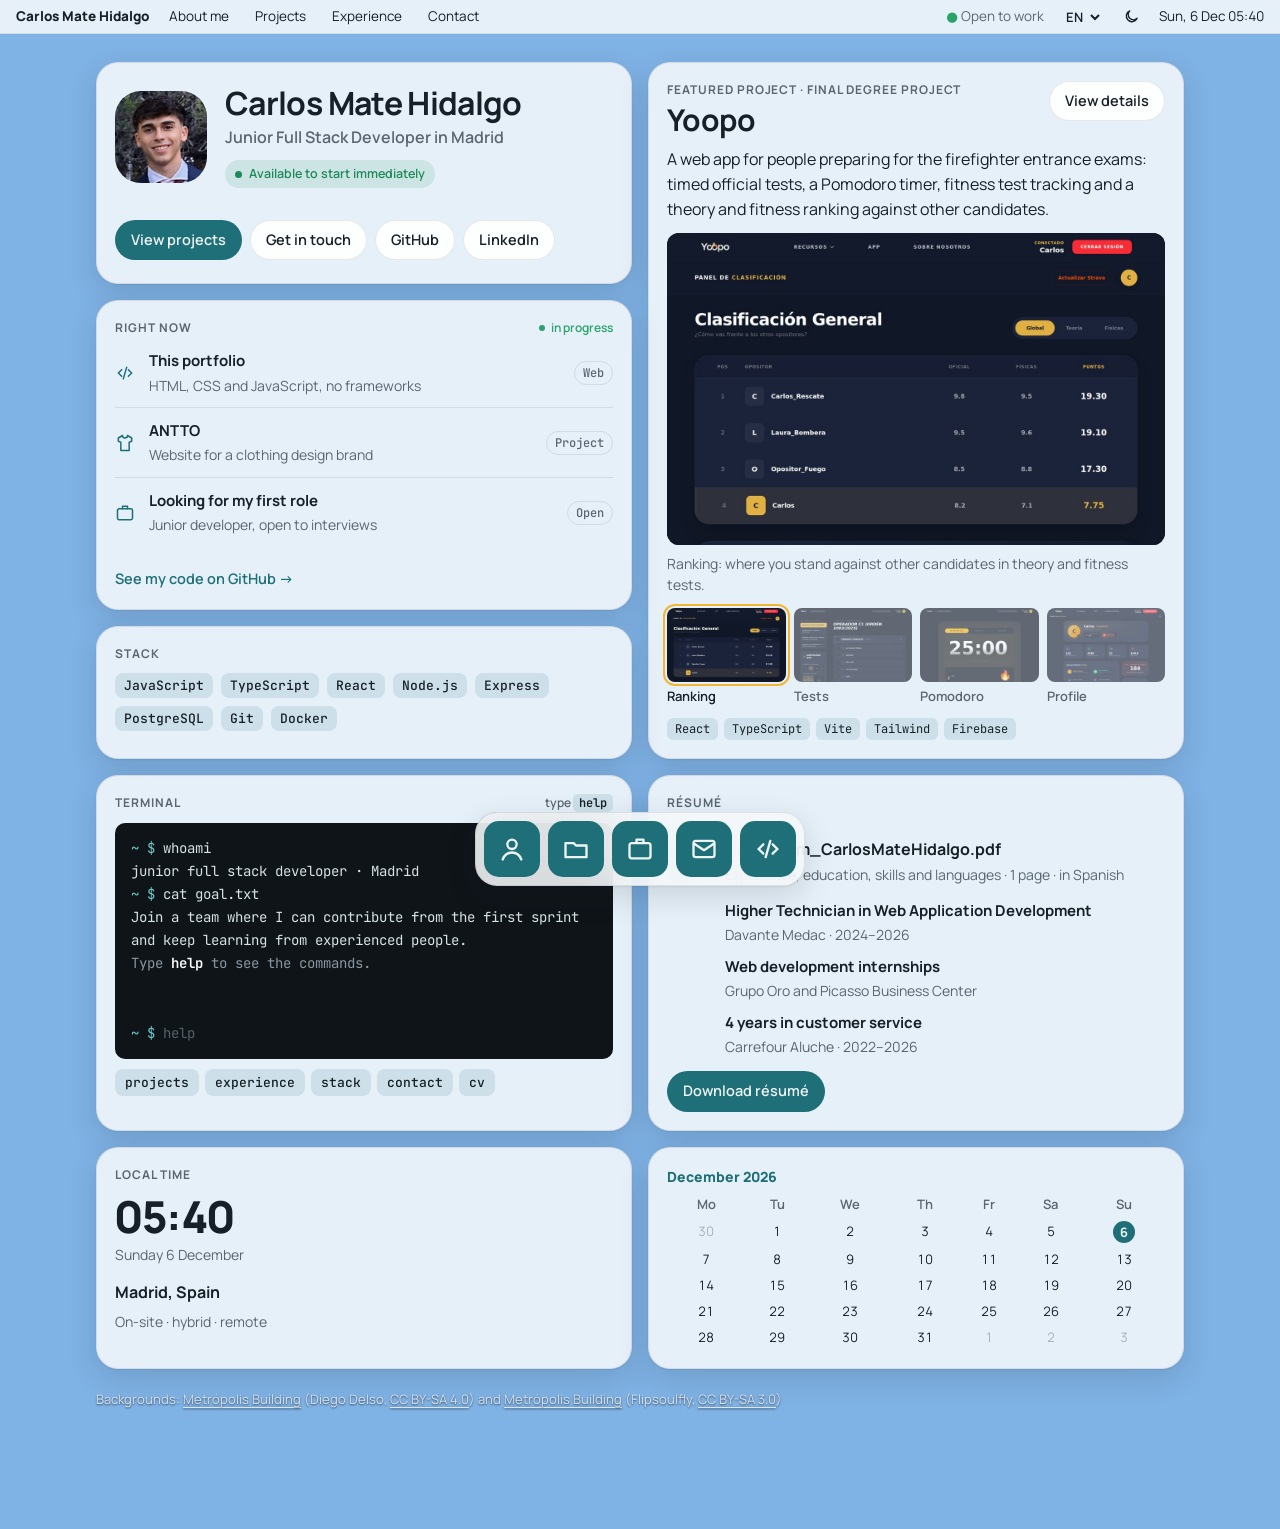
==== commit 2baa5215: "Fondos verticales en móvil para que no se pixelen En móvil vertical las fotos apaisadas se ampliaban" ====
--- a/index.html
+++ b/index.html
@@ -272,7 +272,7 @@
   <div class="links"><a href="https://www.linkedin.com/in/carlos-mate-hidalgo-68b139395">LinkedIn</a><a href="https://github.com/Cmh003">GitHub</a><a href="cv/Curriculum_CarlosMateHidalgo.pdf" download>Descargar CV</a></div>
 </template>
 
-<p class="credit" data-i18n-html="credit">Fondo: <span class="cr-day"><a href="https://commons.wikimedia.org/wiki/File:Edificio_Metr%C3%B3polis%2C_calle_de_Alcal%C3%A1%2C_Madrid%2C_Espa%C3%B1a%2C_2017-05-18%2C_DD_08.jpg">Edificio Metrópolis</a>, Diego Delso, <a href="https://creativecommons.org/licenses/by-sa/4.0/">CC BY-SA 4.0</a></span><span class="cr-night"><a href="https://commons.wikimedia.org/wiki/File:Skyline_view_of_Madrid,_Spain_at_night_-_50317258357.jpg">Gran Vía de noche</a>, Tim Adams, <a href="https://creativecommons.org/licenses/by/2.0/">CC BY 2.0</a></span></p>
+<p class="credit" data-i18n-html="credit">Fondos: <span class="cr-day"><a href="https://commons.wikimedia.org/wiki/File:Edificio_Metr%C3%B3polis%2C_calle_de_Alcal%C3%A1%2C_Madrid%2C_Espa%C3%B1a%2C_2017-05-18%2C_DD_08.jpg">Edificio Metrópolis</a> (Diego Delso, <a href="https://creativecommons.org/licenses/by-sa/4.0/">CC BY-SA 4.0</a>) y <a href="https://commons.wikimedia.org/wiki/File:Madrid_Metropolis-Haus.jpg">Edificio Metrópolis</a> (Flipsoulfly, <a href="https://creativecommons.org/licenses/by-sa/3.0/">CC BY-SA 3.0</a>)</span><span class="cr-night"><a href="https://commons.wikimedia.org/wiki/File:Skyline_view_of_Madrid,_Spain_at_night_-_50317258357.jpg">Gran Vía de noche</a> (Tim Adams, <a href="https://creativecommons.org/licenses/by/2.0/">CC BY 2.0</a>) y <a href="https://commons.wikimedia.org/wiki/File:Gran_Via,_Madrid,_at_night.jpg">Gran Vía de noche</a> (Leonardo Angelini, <a href="https://creativecommons.org/licenses/by/2.0/">CC BY 2.0</a>)</span></p>
 
 <script src="i18n.js"></script>
 <script src="script.js"></script>
--- a/styles.css
+++ b/styles.css
@@ -4,7 +4,7 @@
   --glass: rgba(246,249,250,.88);
   --glass-strong: rgba(255,255,255,.92);
   --night: #0b1220;
-  --wall-color: #7fb2e5; --wall-img: url("https://upload.wikimedia.org/wikipedia/commons/thumb/e/ec/Edificio_Metr%C3%B3polis%2C_calle_de_Alcal%C3%A1%2C_Madrid%2C_Espa%C3%B1a%2C_2017-05-18%2C_DD_08.jpg/1920px-Edificio_Metr%C3%B3polis%2C_calle_de_Alcal%C3%A1%2C_Madrid%2C_Espa%C3%B1a%2C_2017-05-18%2C_DD_08.jpg"); --wall-pos: 70% 30%;
+  --wall-color: #7fb2e5; --wall-img: url("https://upload.wikimedia.org/wikipedia/commons/thumb/e/ec/Edificio_Metr%C3%B3polis%2C_calle_de_Alcal%C3%A1%2C_Madrid%2C_Espa%C3%B1a%2C_2017-05-18%2C_DD_08.jpg/1920px-Edificio_Metr%C3%B3polis%2C_calle_de_Alcal%C3%A1%2C_Madrid%2C_Espa%C3%B1a%2C_2017-05-18%2C_DD_08.jpg"); --wall-pos: 70% 30%; --wall-img-m: url("https://upload.wikimedia.org/wikipedia/commons/thumb/a/a4/Madrid_Metropolis-Haus.jpg/1920px-Madrid_Metropolis-Haus.jpg"); --wall-pos-m: center top;
   --navy: #111a2e; --navy-2: #1a2540; --navy-fg: #eef2f8; --navy-muted: #a9b4c8; --gold: #f2b632;
   --edge: rgba(20,30,40,.10);
   --fg: #172027; --muted: #5a6670;
@@ -18,7 +18,7 @@
 @media (prefers-color-scheme: dark) {
   :root:not([data-theme="light"]) {
     --wall-a: #16302f; --wall-b: #3a2a1d; --wall-c: #1a2640;
-    --wall-color: #0b1220; --wall-img: url("https://upload.wikimedia.org/wikipedia/commons/thumb/2/22/Skyline_view_of_Madrid%2C_Spain_at_night_-_50317258357.jpg/1920px-Skyline_view_of_Madrid%2C_Spain_at_night_-_50317258357.jpg"); --wall-pos: center bottom;
+    --wall-color: #0b1220; --wall-img: url("https://upload.wikimedia.org/wikipedia/commons/thumb/2/22/Skyline_view_of_Madrid%2C_Spain_at_night_-_50317258357.jpg/1920px-Skyline_view_of_Madrid%2C_Spain_at_night_-_50317258357.jpg"); --wall-pos: center bottom; --wall-img-m: url("https://upload.wikimedia.org/wikipedia/commons/thumb/e/ed/Gran_Via%2C_Madrid%2C_at_night.jpg/1920px-Gran_Via%2C_Madrid%2C_at_night.jpg"); --wall-pos-m: center 35%;
     --glass: rgba(20,26,33,.74); --glass-strong: rgba(28,34,41,.92);
     --edge: rgba(255,255,255,.09); --fg: #e9eef0; --muted: #9aa8b0;
     --accent: #6fcac8; --accent-soft: rgba(111,202,200,.14); --warm: #f0a15e;
@@ -29,7 +29,7 @@
 }
 :root[data-theme="dark"] {
   --wall-a: #16302f; --wall-b: #3a2a1d; --wall-c: #1a2640;
-  --wall-color: #0b1220; --wall-img: url("https://upload.wikimedia.org/wikipedia/commons/thumb/2/22/Skyline_view_of_Madrid%2C_Spain_at_night_-_50317258357.jpg/1920px-Skyline_view_of_Madrid%2C_Spain_at_night_-_50317258357.jpg"); --wall-pos: center bottom;
+  --wall-color: #0b1220; --wall-img: url("https://upload.wikimedia.org/wikipedia/commons/thumb/2/22/Skyline_view_of_Madrid%2C_Spain_at_night_-_50317258357.jpg/1920px-Skyline_view_of_Madrid%2C_Spain_at_night_-_50317258357.jpg"); --wall-pos: center bottom; --wall-img-m: url("https://upload.wikimedia.org/wikipedia/commons/thumb/e/ed/Gran_Via%2C_Madrid%2C_at_night.jpg/1920px-Gran_Via%2C_Madrid%2C_at_night.jpg"); --wall-pos-m: center 35%;
   --glass: rgba(20,26,33,.74); --glass-strong: rgba(28,34,41,.92);
   --edge: rgba(255,255,255,.09); --fg: #e9eef0; --muted: #9aa8b0;
   --accent: #6fcac8; --accent-soft: rgba(111,202,200,.14); --warm: #f0a15e;
@@ -41,7 +41,7 @@
 html, body { min-height: 100%; }
 body {
   margin: 0; color: var(--fg); font: 16px/1.55 var(--ui);
-  background: var(--wall-color) var(--wall-img) var(--wall-pos) / cover no-repeat fixed;
+  background: var(--wall-color);
   overflow-x: hidden;
 }
 button { font: inherit; color: inherit; }
@@ -341,3 +341,13 @@
 @keyframes boot-blink { 50% { opacity: 0; } }
 @keyframes boot-load { 0% { transform: scaleX(.08); } 70% { transform: scaleX(.85); } 100% { transform: scaleX(1); } }
 @keyframes boot-failsafe { to { opacity: 0; visibility: hidden; } }
+
+/* Fondo de escritorio en una capa fija: funciona también en móviles (iOS no admite background-attachment: fixed) */
+body::before {
+  content: ""; position: fixed; inset: 0; z-index: -1; pointer-events: none;
+  background: var(--wall-color) var(--wall-img) var(--wall-pos) / cover no-repeat;
+}
+/* En móvil vertical, fotos verticales con resolución suficiente para que no se pixelen */
+@media (max-width: 700px) and (orientation: portrait) {
+  body::before { background-image: var(--wall-img-m); background-position: var(--wall-pos-m); }
+}
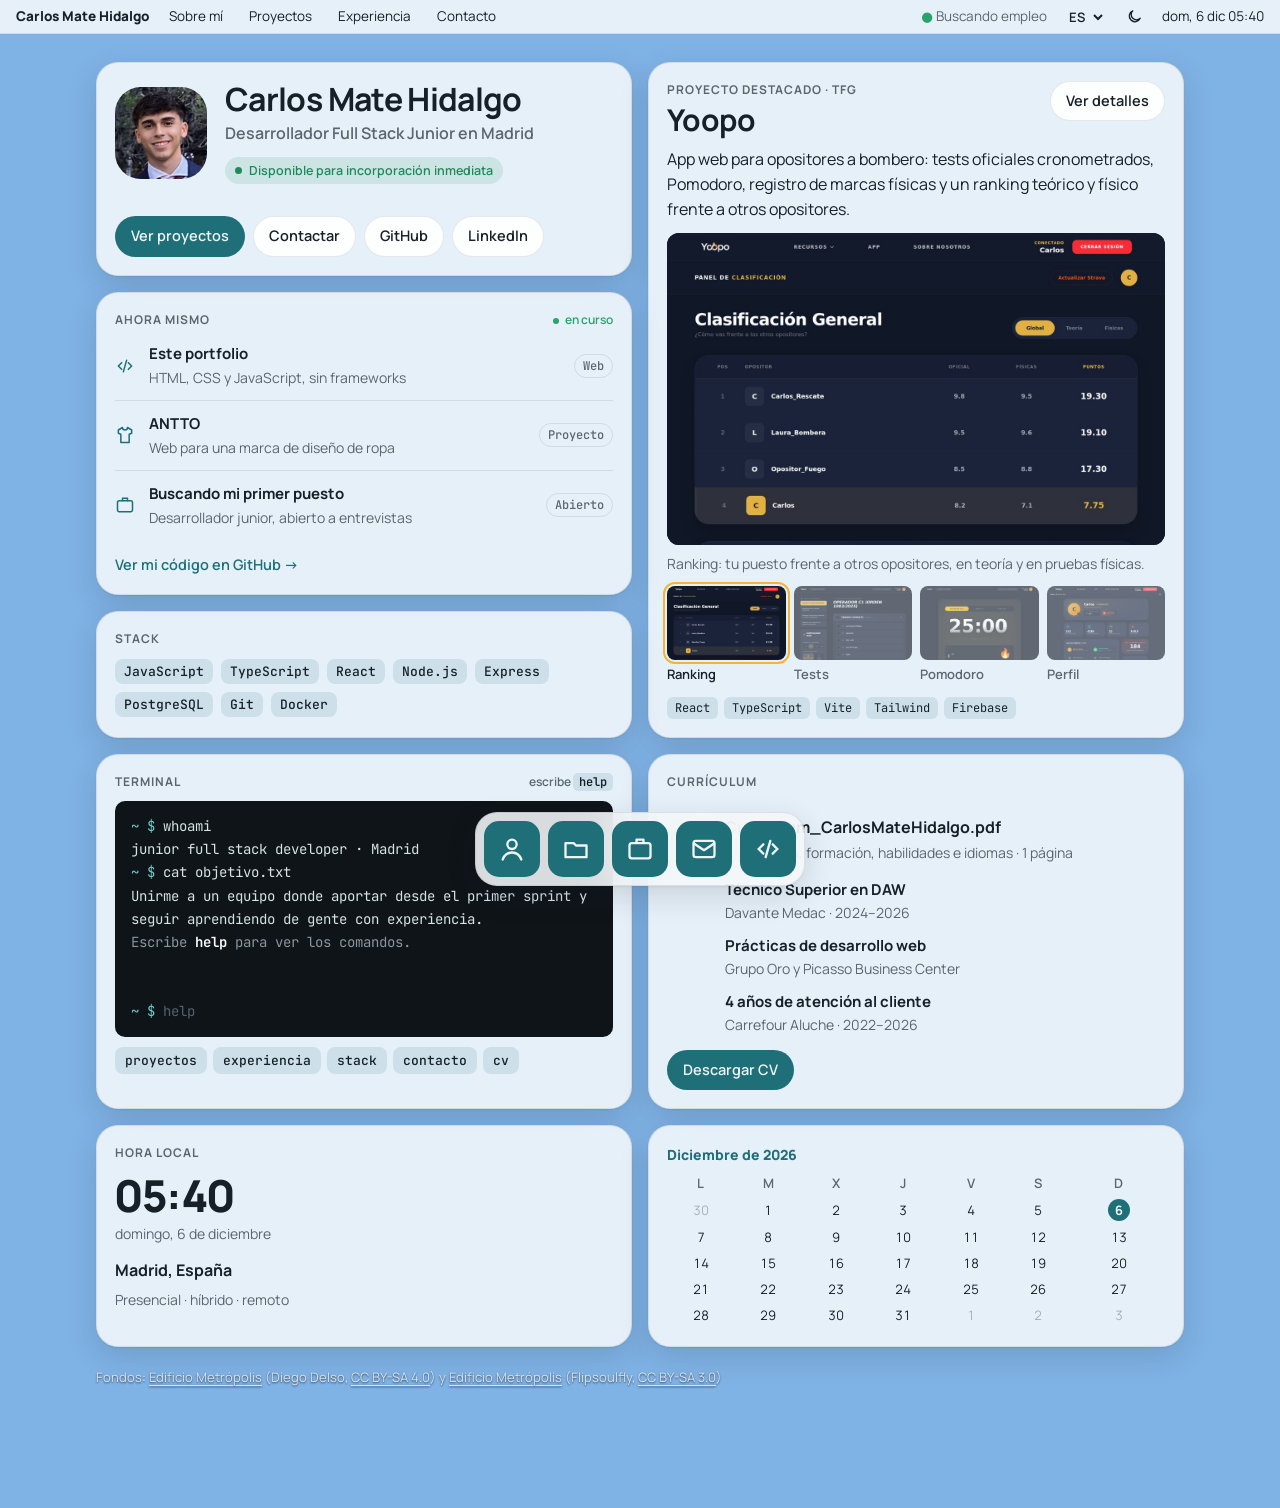
==== commit 729a5ec6: "SEO: metadatos, vista previa social, datos estructurados y sitemap - canonical, robots, hreflang y u" ====
--- a/index.html
+++ b/index.html
@@ -11,14 +11,137 @@
     try { var th = localStorage.getItem('theme'); if (th === 'light' || th === 'dark') document.documentElement.dataset.theme = th; } catch (e) {}
   </script>
   <title>Carlos Mate Hidalgo · Desarrollador Full Stack Junior</title>
+  <link rel="canonical" href="https://carlosmate.info/">
+  <link rel="alternate" hreflang="es" href="https://carlosmate.info/">
+  <link rel="alternate" hreflang="en" href="https://carlosmate.info/?lang=en">
+  <link rel="alternate" hreflang="fr" href="https://carlosmate.info/?lang=fr">
+  <link rel="alternate" hreflang="de" href="https://carlosmate.info/?lang=de">
+  <link rel="alternate" hreflang="x-default" href="https://carlosmate.info/">
+  <meta name="robots" content="index, follow, max-image-preview:large">
+  <meta name="author" content="Carlos Mate Hidalgo">
+  <meta name="keywords" content="Carlos Mate Hidalgo, desarrollador full stack junior, desarrollador web Madrid, junior developer Madrid, React, Node.js, portfolio">
+
+  <!-- Vista previa al compartir (LinkedIn, WhatsApp, X…) -->
+  <meta property="og:type" content="profile">
+  <meta property="og:site_name" content="Carlos Mate Hidalgo">
+  <meta property="og:title" content="Carlos Mate Hidalgo · Desarrollador Full Stack Junior">
+  <meta property="og:description" content="Desarrollador full stack junior en Madrid. Proyectos, experiencia y contacto.">
+  <meta property="og:url" content="https://carlosmate.info/">
+  <meta property="og:image" content="https://carlosmate.info/img/og-card.jpg">
+  <meta property="og:image:width" content="1200">
+  <meta property="og:image:height" content="630">
+  <meta property="og:image:alt" content="Carlos Mate Hidalgo, desarrollador full stack junior en Madrid">
+  <meta property="og:locale" content="es_ES">
+  <meta property="og:locale:alternate" content="en_GB">
+  <meta property="og:locale:alternate" content="fr_FR">
+  <meta property="og:locale:alternate" content="de_DE">
+  <meta property="profile:first_name" content="Carlos">
+  <meta property="profile:last_name" content="Mate Hidalgo">
+  <meta name="twitter:card" content="summary_large_image">
+  <meta name="twitter:title" content="Carlos Mate Hidalgo · Desarrollador Full Stack Junior">
+  <meta name="twitter:description" content="Desarrollador full stack junior en Madrid. Proyectos, experiencia y contacto.">
+  <meta name="twitter:image" content="https://carlosmate.info/img/og-card.jpg">
+
+  <!-- Datos estructurados para Google -->
+  <script type="application/ld+json">
+{
+  "@context": "https://schema.org",
+  "@graph": [
+    {
+      "@type": "Person",
+      "@id": "https://carlosmate.info/#carlos",
+      "name": "Carlos Mate Hidalgo",
+      "url": "https://carlosmate.info/",
+      "image": "https://carlosmate.info/img/fotoportfolio.jpeg",
+      "jobTitle": "Desarrollador Full Stack Junior",
+      "description": "Desarrollador full stack junior en Madrid, Técnico Superior en Desarrollo de Aplicaciones Web.",
+      "email": "mailto:carlos@carlosmate.info",
+      "address": {
+        "@type": "PostalAddress",
+        "addressLocality": "Madrid",
+        "addressCountry": "ES"
+      },
+      "alumniOf": {
+        "@type": "EducationalOrganization",
+        "name": "Davante Medac"
+      },
+      "hasCredential": {
+        "@type": "EducationalOccupationalCredential",
+        "name": "Técnico Superior en Desarrollo de Aplicaciones Web",
+        "credentialCategory": "degree"
+      },
+      "knowsAbout": [
+        "JavaScript",
+        "TypeScript",
+        "React",
+        "Node.js",
+        "Express",
+        "PostgreSQL",
+        "Git",
+        "Docker",
+        "HTML",
+        "CSS",
+        "Nginx",
+        "Apache"
+      ],
+      "knowsLanguage": [
+        "es",
+        "en"
+      ],
+      "sameAs": [
+        "https://github.com/Cmh003",
+        "https://www.linkedin.com/in/carlos-mate-hidalgo-68b139395"
+      ]
+    },
+    {
+      "@type": "WebSite",
+      "@id": "https://carlosmate.info/#web",
+      "url": "https://carlosmate.info/",
+      "name": "Carlos Mate Hidalgo · Portfolio",
+      "inLanguage": [
+        "es",
+        "en",
+        "fr",
+        "de"
+      ],
+      "author": {
+        "@id": "https://carlosmate.info/#carlos"
+      }
+    },
+    {
+      "@type": "ProfilePage",
+      "url": "https://carlosmate.info/",
+      "name": "Carlos Mate Hidalgo · Desarrollador Full Stack Junior",
+      "mainEntity": {
+        "@id": "https://carlosmate.info/#carlos"
+      },
+      "isPartOf": {
+        "@id": "https://carlosmate.info/#web"
+      }
+    },
+    {
+      "@type": "SoftwareApplication",
+      "name": "Yoopo",
+      "applicationCategory": "EducationalApplication",
+      "operatingSystem": "Web",
+      "description": "App web para opositores a bombero: tests oficiales cronometrados, Pomodoro, registro de marcas físicas y ranking entre opositores.",
+      "author": {
+        "@id": "https://carlosmate.info/#carlos"
+      },
+      "image": "https://carlosmate.info/img/yoopo-ranking.jpg"
+    }
+  ]
+}
+  </script>
   <link rel="icon" href="favicon.ico" sizes="any">
   <link rel="icon" href="favicon.svg" type="image/svg+xml">
   <link rel="icon" href="favicon-32.png" type="image/png" sizes="32x32">
   <link rel="apple-touch-icon" href="apple-touch-icon.png">
+  <link rel="preconnect" href="https://upload.wikimedia.org" crossorigin>
   <link rel="preconnect" href="https://fonts.googleapis.com">
   <link rel="preconnect" href="https://fonts.gstatic.com" crossorigin>
   <link rel="stylesheet" href="https://fonts.googleapis.com/css2?family=Manrope:wght@400;500;600;700;800&family=JetBrains+Mono:wght@400;500&display=swap">
-  <link rel="stylesheet" href="styles.css">
+  <link rel="stylesheet" href="styles.css?v=20261020c">
 </head>
 <body>
 
@@ -83,7 +206,7 @@
       </div>
       <p class="yoopo-desc" data-i18n="yoopo.desc">App web para opositores a bombero: tests oficiales cronometrados, Pomodoro, registro de marcas físicas y un ranking teórico y físico frente a otros opositores.</p>
       <figure class="shot">
-        <img id="yoopo-main" data-k="ranking" src="img/yoopo-ranking.jpg" alt="Pantalla de ranking de Yoopo con la clasificación de opositores" width="1200" height="750">
+        <img id="yoopo-main" data-k="ranking" decoding="async" src="img/yoopo-ranking.jpg" alt="Pantalla de ranking de Yoopo con la clasificación de opositores" width="1200" height="750">
         <figcaption id="yoopo-cap">Ranking: tu puesto frente a otros opositores, en teoría y en pruebas físicas.</figcaption>
       </figure>
       <div class="thumbs" role="group" aria-label="Pantallas de Yoopo" data-i18n-attr="aria-label:thumbs.aria">
@@ -274,7 +397,7 @@
 
 <p class="credit" data-i18n-html="credit">Fondos: <span class="cr-day"><a href="https://commons.wikimedia.org/wiki/File:Edificio_Metr%C3%B3polis%2C_calle_de_Alcal%C3%A1%2C_Madrid%2C_Espa%C3%B1a%2C_2017-05-18%2C_DD_08.jpg">Edificio Metrópolis</a> (Diego Delso, <a href="https://creativecommons.org/licenses/by-sa/4.0/">CC BY-SA 4.0</a>) y <a href="https://commons.wikimedia.org/wiki/File:Madrid_Metropolis-Haus.jpg">Edificio Metrópolis</a> (Flipsoulfly, <a href="https://creativecommons.org/licenses/by-sa/3.0/">CC BY-SA 3.0</a>)</span><span class="cr-night"><a href="https://commons.wikimedia.org/wiki/File:Skyline_view_of_Madrid,_Spain_at_night_-_50317258357.jpg">Gran Vía de noche</a> (Tim Adams, <a href="https://creativecommons.org/licenses/by/2.0/">CC BY 2.0</a>) y <a href="https://commons.wikimedia.org/wiki/File:Gran_Via,_Madrid,_at_night.jpg">Gran Vía de noche</a> (Leonardo Angelini, <a href="https://creativecommons.org/licenses/by/2.0/">CC BY 2.0</a>)</span></p>
 
-<script src="i18n.js"></script>
-<script src="script.js"></script>
+<script src="i18n.js?v=20261020c"></script>
+<script src="script.js?v=20261020c"></script>
 </body>
 </html>
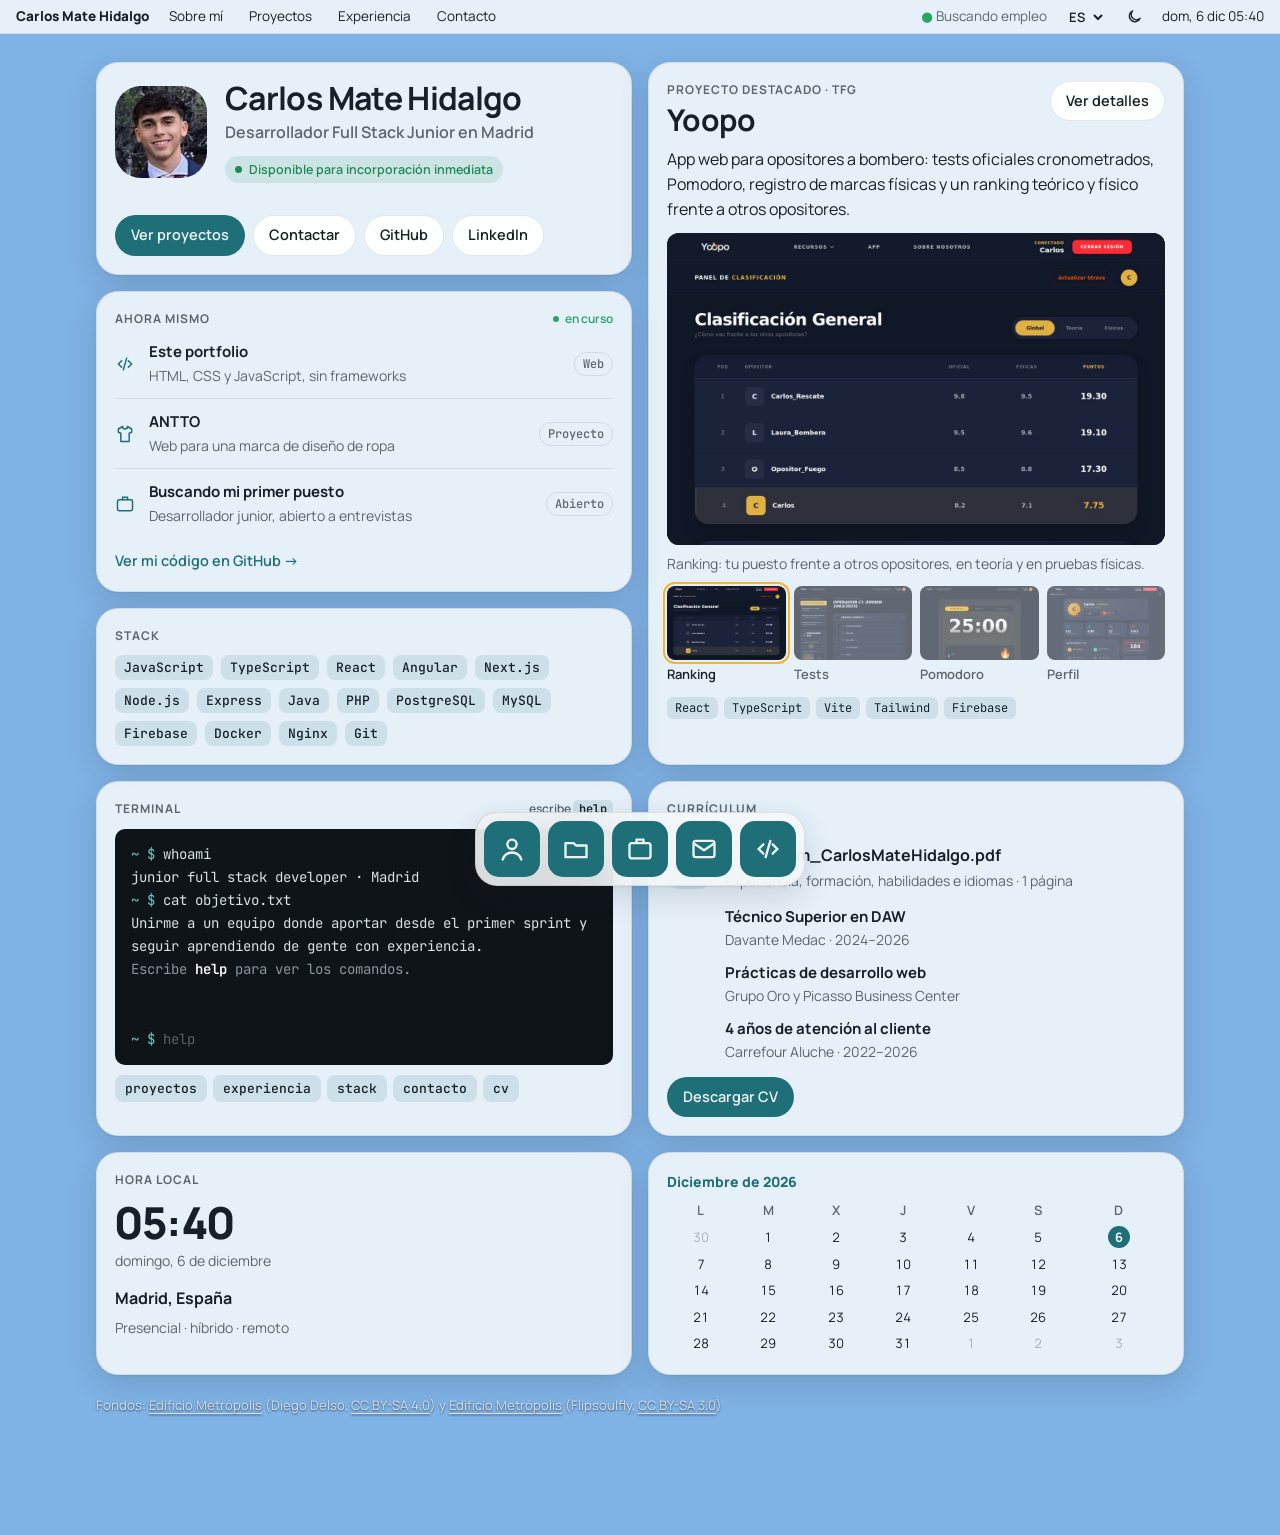
==== commit 47ab25c0: "Contenido de la web alineado con el CV nuevo - Stack ampliado: Angular, Next.js, Java, PHP, MySQL, F" ====
--- a/index.html
+++ b/index.html
@@ -74,19 +74,34 @@
         "JavaScript",
         "TypeScript",
         "React",
+        "Angular",
+        "Next.js",
         "Node.js",
         "Express",
+        "Java",
+        "PHP",
         "PostgreSQL",
-        "Git",
-        "Docker",
+        "MySQL",
+        "Firebase",
+        "Tailwind CSS",
         "HTML",
         "CSS",
+        "Docker",
         "Nginx",
-        "Apache"
+        "Apache",
+        "Git"
       ],
       "knowsLanguage": [
-        "es",
-        "en"
+        {
+          "@type": "Language",
+          "name": "Español",
+          "alternateName": "es"
+        },
+        {
+          "@type": "Language",
+          "name": "Inglés (B1)",
+          "alternateName": "en"
+        }
       ],
       "sameAs": [
         "https://github.com/Cmh003",
@@ -133,15 +148,18 @@
   ]
 }
   </script>
-  <link rel="icon" href="favicon.ico" sizes="any">
-  <link rel="icon" href="favicon.svg" type="image/svg+xml">
-  <link rel="icon" href="favicon-32.png" type="image/png" sizes="32x32">
-  <link rel="apple-touch-icon" href="apple-touch-icon.png">
+  <link rel="icon" href="/favicon.ico" sizes="any">
+  <link rel="icon" href="/favicon.svg" type="image/svg+xml">
+  <link rel="icon" href="/favicon-192.png" type="image/png" sizes="192x192">
+  <link rel="icon" href="/favicon-96.png" type="image/png" sizes="96x96">
+  <link rel="icon" href="/favicon-48.png" type="image/png" sizes="48x48">
+  <link rel="icon" href="/favicon-32.png" type="image/png" sizes="32x32">
+  <link rel="apple-touch-icon" href="/apple-touch-icon.png">
   <link rel="preconnect" href="https://upload.wikimedia.org" crossorigin>
   <link rel="preconnect" href="https://fonts.googleapis.com">
   <link rel="preconnect" href="https://fonts.gstatic.com" crossorigin>
   <link rel="stylesheet" href="https://fonts.googleapis.com/css2?family=Manrope:wght@400;500;600;700;800&family=JetBrains+Mono:wght@400;500&display=swap">
-  <link rel="stylesheet" href="styles.css?v=20261020c">
+  <link rel="stylesheet" href="styles.css?v=20261028a">
 </head>
 <body>
 
@@ -243,8 +261,9 @@
     <section class="w span2 stackw" aria-labelledby="stack-title">
       <h2 id="stack-title" class="w-title w-h">Stack</h2>
       <ul>
-        <li>JavaScript</li><li>TypeScript</li><li>React</li><li>Node.js</li>
-        <li>Express</li><li>PostgreSQL</li><li>Git</li><li>Docker</li>
+        <li>JavaScript</li><li>TypeScript</li><li>React</li><li>Angular</li><li>Next.js</li>
+        <li>Node.js</li><li>Express</li><li>Java</li><li>PHP</li><li>PostgreSQL</li>
+        <li>MySQL</li><li>Firebase</li><li>Docker</li><li>Nginx</li><li>Git</li>
       </ul>
     </section>
 
@@ -397,7 +416,7 @@
 
 <p class="credit" data-i18n-html="credit">Fondos: <span class="cr-day"><a href="https://commons.wikimedia.org/wiki/File:Edificio_Metr%C3%B3polis%2C_calle_de_Alcal%C3%A1%2C_Madrid%2C_Espa%C3%B1a%2C_2017-05-18%2C_DD_08.jpg">Edificio Metrópolis</a> (Diego Delso, <a href="https://creativecommons.org/licenses/by-sa/4.0/">CC BY-SA 4.0</a>) y <a href="https://commons.wikimedia.org/wiki/File:Madrid_Metropolis-Haus.jpg">Edificio Metrópolis</a> (Flipsoulfly, <a href="https://creativecommons.org/licenses/by-sa/3.0/">CC BY-SA 3.0</a>)</span><span class="cr-night"><a href="https://commons.wikimedia.org/wiki/File:Skyline_view_of_Madrid,_Spain_at_night_-_50317258357.jpg">Gran Vía de noche</a> (Tim Adams, <a href="https://creativecommons.org/licenses/by/2.0/">CC BY 2.0</a>) y <a href="https://commons.wikimedia.org/wiki/File:Gran_Via,_Madrid,_at_night.jpg">Gran Vía de noche</a> (Leonardo Angelini, <a href="https://creativecommons.org/licenses/by/2.0/">CC BY 2.0</a>)</span></p>
 
-<script src="i18n.js?v=20261020c"></script>
-<script src="script.js?v=20261020c"></script>
+<script src="i18n.js?v=20261028a"></script>
+<script src="script.js?v=20261028a"></script>
 </body>
 </html>
